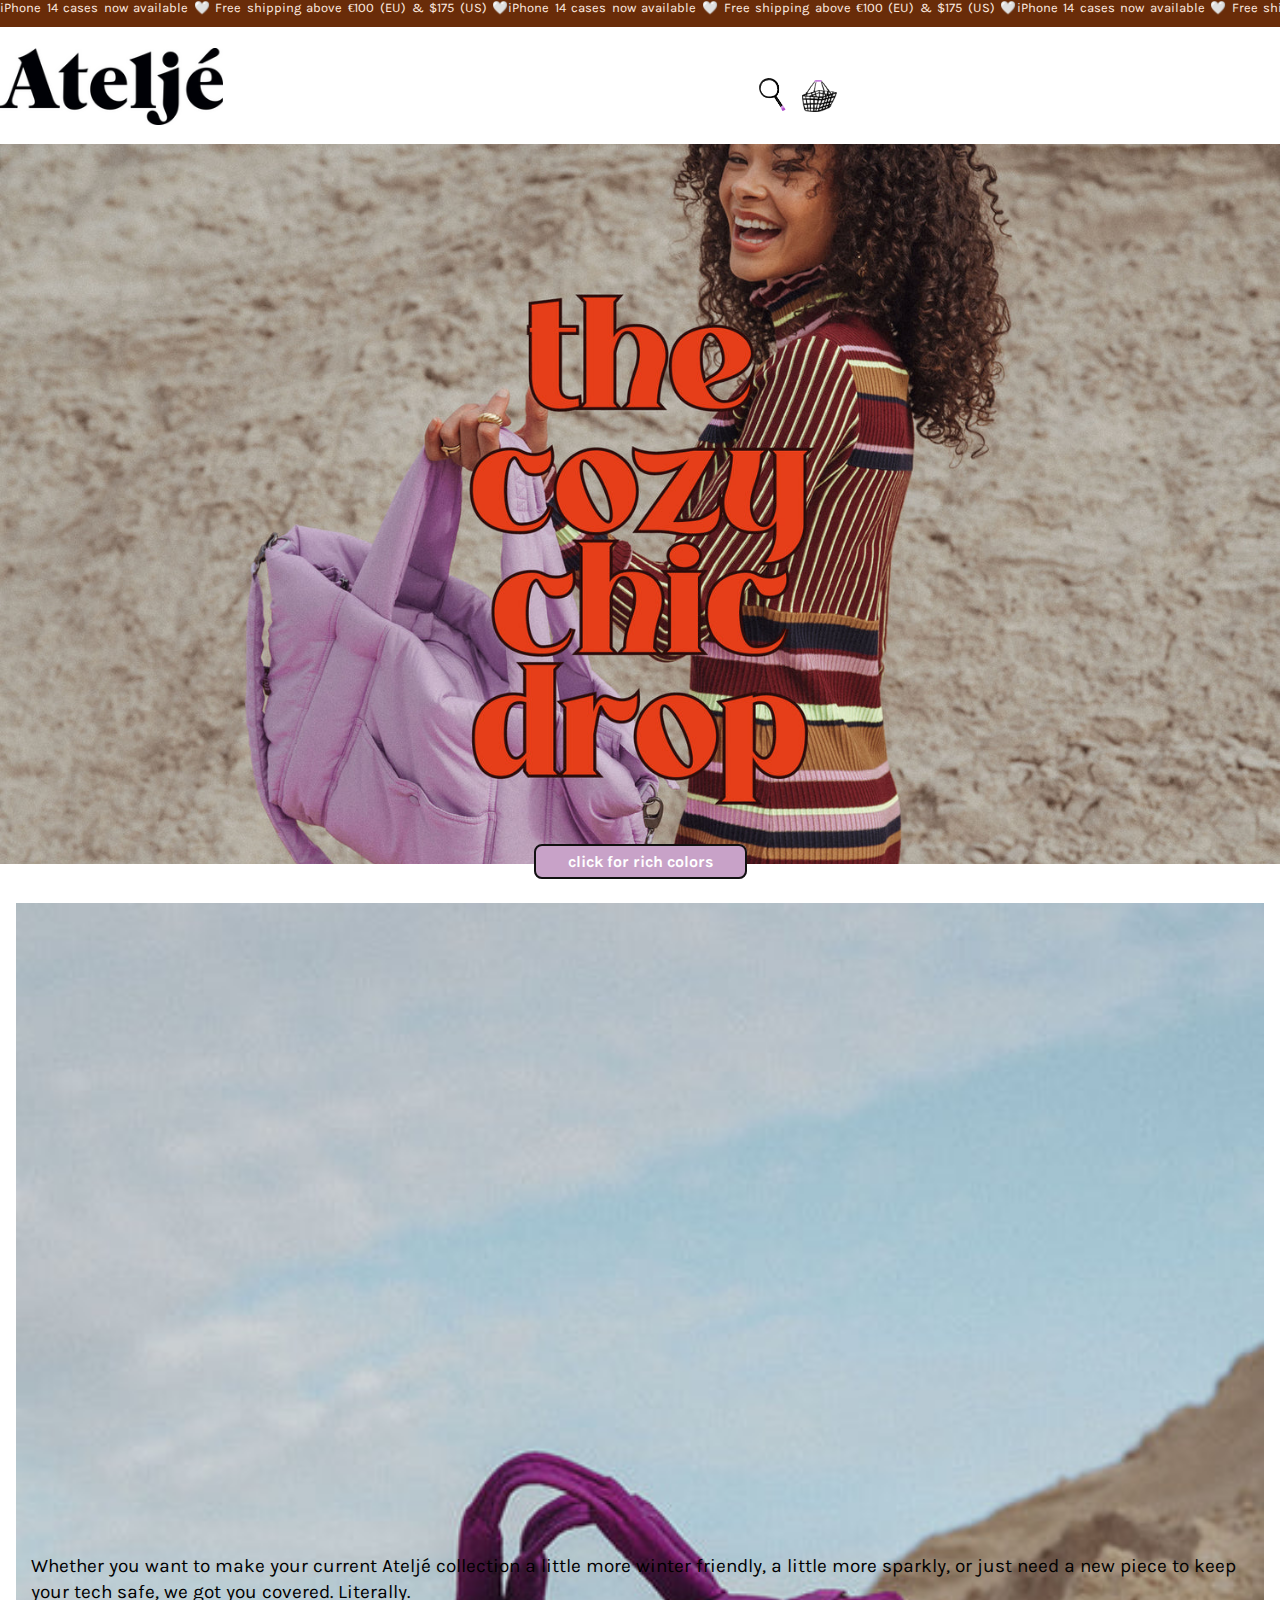
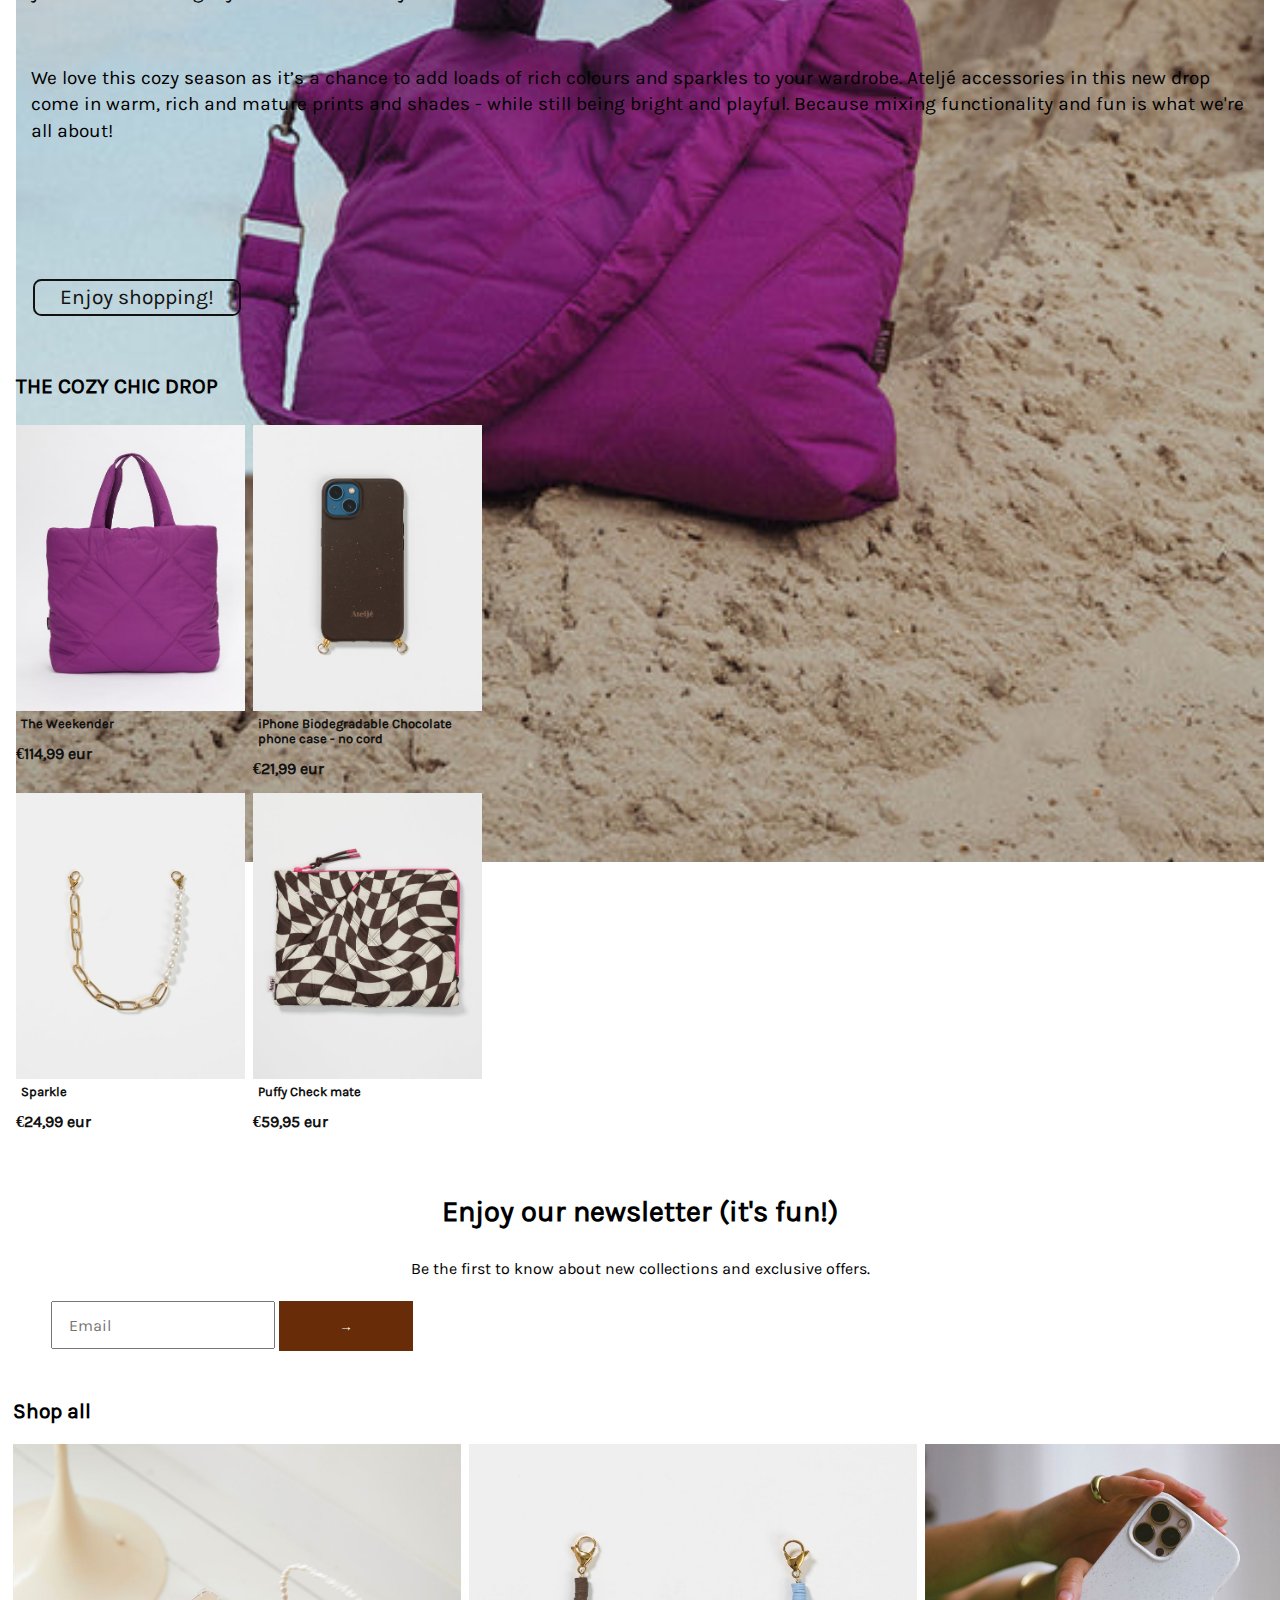
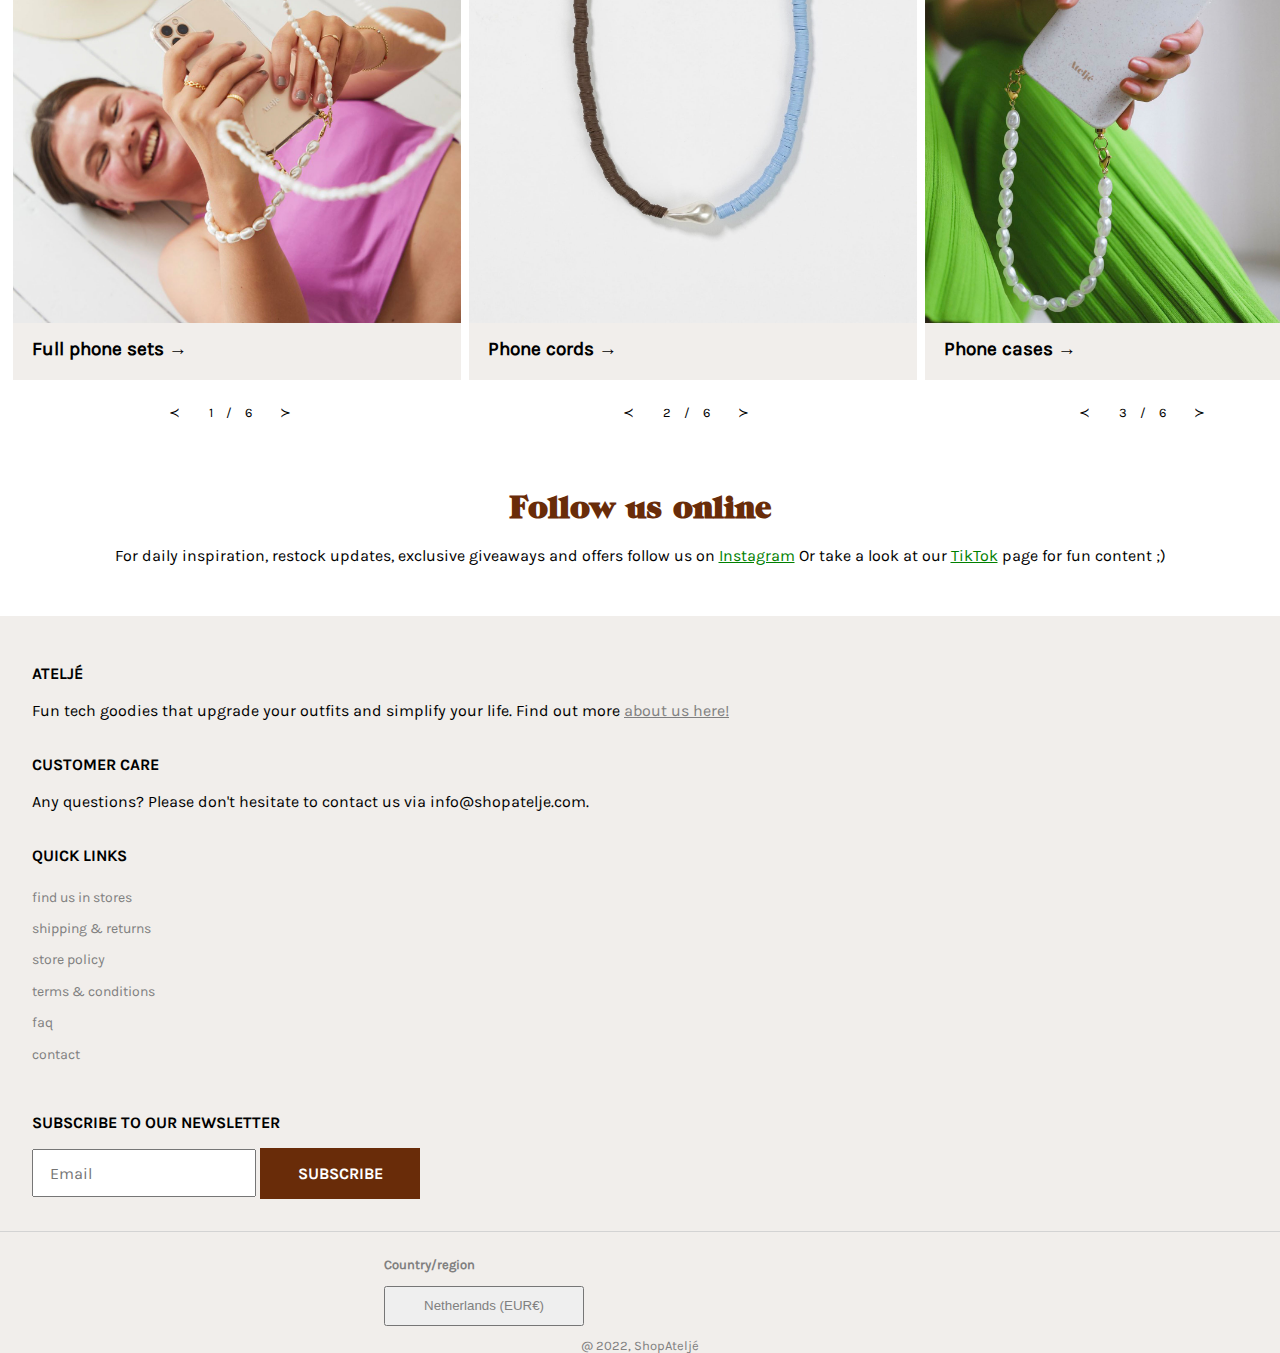
==== index.html @ 4e69612b "footer deel" ====
<!doctype html>
<html lang="nl">
	
<head>
	<meta charset="UTF-8">
	<meta name="author" content="jouw naam">
	<meta name="viewport" content="width=device-width, initial-scale=1"> 
	<!-- maakt het bestand de eigen maat van je device, 
		deze drie zinnen is de basis die zetje er altijd bij -->
	
	<title>Howdy FED2223</title>
	
	<link href="styles/style.css" rel="stylesheet">
	<link rel="icon" type="image/svg+xml" href="images/atelje-logo.png">
</head>

<body>
<header>
	<ul>
		<li>
			<p>iPhone 14 cases now available 🤍 Free shipping above €100 (EU) & $175 (US) 🤍</p>
		</li>
		<li>
			<p>iPhone 14 cases now available 🤍 Free shipping above €100 (EU) & $175 (US) 🤍</p>
		</li>
		<li>
			<p>iPhone 14 cases now available 🤍 Free shipping above €100 (EU) & $175 (US) 🤍</p>
		</li>
	</ul>
	
	<a><img src="images/atelje-logo.png" alt="logo"></a>
	
	<button>
		<img src="images/hamburger1.png" alt="Hamburger menu">
	</button>
	<nav>
		<ul>
			<li><a href="">shop</a></li>
			<li><a href="">about</a></li>
			<li><a href="">contact</a></li>
			<li><a href="">gift shop</a></li>
		</ul>
	</nav>

	<!-- Jeffrey zei dat ik in dit geval wel een divje moest gebruiken -->
	<div> 
		<button><img src="images/search-icon.png" alt="search"></button>
		<a><img src="images/cart-icon.png" alt="shoppingcart"></a>
	</div>	
</header>

<main>
	<h1>Welcome to Shopatelje</h1>
	<!-- section 1 -->
	<section>
		<h2>The cozy chic shop</h2>
		<img src="images/banner.jpg" alt="banner the cozy chic drop">
		<a href="#">click for rich colors</a>
	</section>

	
	<!-- section 2 -->
	<section>
		<h2>Just in</h2>
		<img src="images/pink-bag1.jpg" alt="pink bag that just arrived">
		<p>Whether you want to make your current Ateljé collection 
			a little more winter friendly, a little more sparkly, 
			or just need a new piece to keep your tech safe, 
			we got you covered. Literally.</p>
		<p>We love this cozy season as it’s a chance to add loads of 
			rich colours and sparkles to your wardrobe. 
			Ateljé accessories in this new drop come in warm, 
			rich and mature prints and shades - while still being 
			bright and playful. Because mixing functionality and fun 
			is what we're all about!</p>
		<a href="#">Enjoy shopping!</a>
	</section>
		
	<!-- section 3 -->
	<section>
		<h2>The cozy chic drop</h2>
		<ul>
			<li>
				<a href="#">
					<h3>€114,99 eur</h3>
					<h4>The Weekender</h4>
					<img src="images/the-weekender.jpg" alt="Pink puffy bag">
				</a>
			</li>
			<li>
				<a href="#">
					<h3>€21,99 eur</h3>
					<h4>iPhone Biodegradable Chocolate phone case - no cord</h4>
					<img src="images/chocolate-phone-case.jpg" alt="Biodegradable chocolat iPhone case">
				</a>
			</li>
			<li>
				<a href="#">
					<h3>€24,99 eur</h3>
					<h4>Sparkle</h4>
					<img src="images/sparkle-ketting.jpg" alt="Sparkle cord">
				</a>
			</li>
			<li>
				<a href="#">
					<h3>€59,95 eur</h3>
					<h4>Puffy Check mate</h4>
					<img src="images/puffy-check-mate.jpg" alt="Puffy check mate bag">
				</a>
			</li>
		</ul>
	</section>
	
	<!-- section 4 -->
	<section>
		<h2>Enjoy our newsletter (it's fun!)</h2>
		<p>Be the first to know about new collections and exclusive offers.</p>
		<input type="text" placeholder="Email">
		<button>&#8594;</button>
	</section>

	<!-- section 5 -->
	<section>
		<h2>Shop all</h2>
		<ul>
			<li>
				<h3>Full phone sets &#8594;</h3>
				<img src="./images/carousel1.jpg" alt="Full phone sets">
				<p>&#8826 1/6 &#x227B</p>
			</li>
			<li>
				<h3>Phone cords &#8594;</h3>
				<img src="./images/carousel2.jpg" alt="Phone cords">
				<p>&#8826 2/6 &#x227B</p>
			</li>
			<li>
				<h3>Phone cases &#8594;</h3>
				<img src="./images/carousel3.jpg" alt="Phone cases">
				<p>&#8826 3/6 &#x227B</p>
			</li>
			<li>
				<h3>Bags &#8594;</h3>
				<img src="./images/carousel4.jpg" alt="Bags">
				<p>&#8826 4/6 &#x227B</p>
			</li>
			<li>
				<h3>Accesories &#8594;</h3>
				<img src="./images/carousel5.jpg" alt="Accesories">
				<p>&#8826 5/6 &#x227B</p>
			</li>
			<li>
				<h3>Laptop sleeves &#8594;</h3>
				<img src="./images/carousel6.jpg" alt="Laptop sleeves">
				<p>&#8826 6/6 &#x227B</p>
			</li>
		</ul>
	</section>

	<!-- section 6 -->
	<section>
		<h2>Follow us online</h2>
		<p>For daily inspiration, restock updates, exclusive giveaways and offers follow us on 
			<a href="https://www.instagram.com/shopatelje/" title="Instagram">Instagram</a>
			Or take a look at our
			<a href="https://vm.tiktok.com/ZML9BLQ5A/" title="TikTok">TikTok</a>
			 page for fun content ;)</p>
	</section>

	<script defer src="scripts/script.js"></script>
</main>

<footer>
	<section>
		<ul>
			<li>
				<h2>Ateljé</h2>
				<p>Fun tech goodies that upgrade your outfits and simplify your life. 
					Find out more <a href="#">about us here!</a></p>
			</li>
			<li>
				<h3>Customer care</h3>
				<p>Any questions? Please don't hesitate 
					to contact us via info@shopatelje.com.</p>
			</li>
			<li>
				<h3>Quick links</h3>
				<a href="#">find us in stores</a>
				<a href="#">shipping & returns</a>
				<a href="#">store policy</a>
				<a href="#">terms & conditions</a>
				<a href="#">faq</a>
				<a href="#">contact</a>
			</li>
			<li>
				<img src="" alt="">
				<img src="" alt="">
				<h3>Subscribe to our newsletter</h3>
				<input type="text" placeholder="Email">
				<button>Subscribe</button>
			</li>
		</ul>
	</section>

	<section>
		<h2>Country/region</h2>
		<button>Netherlands (EUR€)</button>
		<p>@ 2022, ShopAteljé</p>
	</section>
</footer>

</body>
	
</html>
---- styles/style.css ----
/**************/
/* CSS REMEDY */
/**************/
*,
*::after,
*::before {
	box-sizing: border-box;
	padding: 0;
	margin: 0;
	list-style: none;
}

img {
	width: 100%;
}

button,
summary {
	cursor: pointer;
}

/*********************/
/* CUSTOM PROPERTIES */
/*********************/
:root {
	--color-text: #111;
	--color-background: white;
	--header-color:#692c09;
	--color-lilac: #C8A2C8;
	--nav-border: lightgray;
	--header-text:#ffece1;
	--footer-color:#f1eeeb;
	--links:green;
	--footer-text:grey;
}

@font-face {
	font-family: "Karla-Regular";
	src: url(/fonts/Karla-Regular.ttf);
}

@font-face {
	font-family: "Karla-Bold";
	src: url(/fonts/Karla-Bold.ttf);
}

@font-face {
	font-family: "GrouchBT";
	src: url(/fonts/GrouchBT.ttf);
}

/****************/
/* JOUW STYLING */
/****************/
body {
	overflow-x: hidden;
	margin: 0;
}

header {
	display: grid;
	grid-template-columns: 1fr 1fr 1fr;
	grid-template-rows: 3em 6em;
	overflow:hidden;
}

/* bruine moving tekst vanaf hier */
@keyframes movingText {
	0% {
		transform: translateX(100%);
	}
	50% {
		transform: translateX(-40%);
	}
	100% {
		transform: translateX(-100%);
	}
}

header > ul {
	display: flex;
	grid-column-start: 1;
	grid-column-end: -1;
}

header ul li {
	background-color: var(--header-color);
	height:1.7em;
}

header ul li p {
	width: 100%;
	margin: 0;
	color: var(--header-text);
	font-size: .8em;
	animation: movingText 8s;
	animation-iteration-count: infinite;
	word-spacing: .2em;
	white-space: nowrap;
	font-family: Karla-Regular;
}

/* Header logo, zoekbalk en winkelmandje */
header > a img {
	height: 80%;
	width: auto;
	/* object-fit: contain; */
}


header button {
	background-color: var(--color-background);
	border: none;
	width: 2em;
	margin-left: .3em;
}

header > button img {
	width: 1em;
}

header div {
	display: flex;
	justify-content: end;
	gap: 1em;
	margin-right: 1em;
}

header div a {
	display: flex;
	align-items: center;
}

header > div a img {
	height: 2em;
}

@media (min-width:45em) {
	header > button {
		display: none;
	}
	nav {
		position:static;
		transform:none;
	}

	nav ul {
		display: flex;
	}
}
/* Hamburger menu */
header > button {
	background-color: var(--color-background);
	width: 2em;
	border: none;
	font-size: 1.5em;
	grid-row-start: 2;
	grid-column-start: 1;
}

header nav {
	height: 100%;
	width: 88%;
	position: absolute; 
	top: 9em;
	left: 0;
	/* bottom: 0; */
	right: 2em;
	background-color: var(--color-background);
	z-index: 1000;
	transform: translateX(-100%);
	transition: .5s;
	border-top: .1em solid var(--nav-border);
}

.menuOpen img {
	content:url("/images/hamburger2.png");
  }

header nav.open {
	transform: translateX(0%);
}

header nav li {
	background-color: var(--color-background);
	margin-left: 3em;
	margin-bottom: 1em;
	margin-top: 1em;
}

header nav ul {
	margin-top: 4em;
}

header nav li a {
	color:var(--color-text);
	font-size: 1em;
	text-decoration: none;
	text-transform: uppercase;
	font-family: Karla-Bold;

}

/* main */
h1 {
	visibility: hidden;
	margin:none;
	position: absolute;
	top:0;
	left:-999999999em;
	transform: scale(0.01);
}

/* section 1 */
main section:nth-of-type(1) {
	text-align: center;
}

main section:nth-of-type(1) h2 {
	visibility: hidden;
	margin: none;
	position: absolute;
}

main section:nth-of-type(1) img {
	width: 100%;
	height: 33.75em;
	object-fit: cover;
	object-position:  50% 10%;
}

@media (min-width: 64em) {
	main section:nth-of-type(1) img {
		height: 45em;
	}
  }

main section:nth-of-type(1) a {
	position: relative;
	bottom: 1em;
	background-color: var(--color-lilac);
	color: var(--color-background);
	border: 0.15em solid var(--color-text);
	border-radius: .5em;
	padding: 0.4em;
	padding-left: 2em;
	padding-right: 2em;
	text-decoration: none;
	font-family: Karla-Bold;
}

/* section 2 */
main section:nth-of-type(2){
	background-color:var(--footer-color);
	margin-left:1em;
	margin-right:1em;
	margin-top: 1em;
	display: grid;
	grid-template-rows: 37em 3em 7em 14em 4em;
}

main section:nth-of-type(2) img {
	grid-row-start: 1;
}

main section:nth-of-type(2) h2 {
	grid-row-start: 2;
	margin-left:.5em;
	text-transform: uppercase;
	font-family: GrouchBT;
	font-size: 2em;
}

main section:nth-of-type(2) p {
	font-size: 1.3em;
	margin: .5em;
	margin-left:.8em;
	font-family: Karla-Regular;
	font-size: 1.2em;
	line-height: 1.4em;
}

main section:nth-of-type(2) p:nth-of-type(1) {
	grid-row-start: 3;
}

main section:nth-of-type(2) p:nth-of-type(2) {
	grid-row-start: 4;
}

main section:nth-of-type(2) a {
	grid-row-start: 5;
	font-size: 1.3em;
    color:var(--color-text);
	border: .1em solid var(--color-text);
	border-radius: .4em;
	width: 10em;
	height: 1.8em;
	margin-left:.8em;
	text-align: center;
	text-decoration: none;
	padding-top:.2em;
	font-family: Karla-Regular;

}

main section:nth-of-type(2) a:hover {
	background-color: var(--color-background);
}

/* section 3 */
 section:nth-of-type(3){
	margin-left: 1em;
	margin-right: 1em;
	margin-top: 1em;
 }

 section:nth-of-type(3) h2 {
	grid-row-start: 1;
	grid-column-start: 1;
	margin-bottom: 1.3em;
	margin-top: 1.5em;
	font-size: 1.3em;
	font-family: Karla-Regular;
	text-transform: uppercase;

 }
 
 section:nth-of-type(3) ul {
	 display: grid;
	 grid-auto-rows: 20em;
	 grid-template-columns: 14.3em 14.3em;
	 gap: .5em;
	 grid-row-gap:3em;
 }

 section:nth-of-type(3) ul a {
	 display: flex;
	 flex-direction: column;
	 text-decoration: none;
	 color:var(--color-text);	 
 }

 section:nth-of-type(3) ul a img {
	 order:-100;
 }

 section:nth-of-type(3) ul a h3 {
	 font-size: 1em;
	 font-family: Karla-Regular;
 }

 section:nth-of-type(3) ul a h4 {
	font-size: .8em;
	order:-80;
	margin: .4em;
	font-family: Karla-Regular;
	margin-bottom: 1em;

 }

 section:nth-of-type(3) ul a h4:hover {
	 text-decoration: underline var(--color-text);
 }

 /* Section 4 */
 section:nth-of-type(4){
	margin-left: 1em;
	margin-right: 1em;
	margin-top: 5em;
}

section:nth-of-type(4) h2 {
	font-size: 1.8em;
	font-family: Karla-Regular;
	padding-left: 1.5em;
	padding-right: 1.5em;
	text-align: center;
	line-height: 1.3em;
	margin-bottom: 1em;

}

section:nth-of-type(4) p {
	padding-left: 1.5em;
	padding-right: 1.5em;
	margin-bottom: 1.3em;
	text-align: center;
	font-size: 1em;
	font-family: Karla-Regular;
	line-height: 1.3em;
}

section:nth-of-type(4) input {
	width: 14em;
    height: 3em;
	margin-left: 2.2em;
	padding-left: 1em;
	font-family: Karla-Regular;
	font-size: 1em;
}

section:nth-of-type(4) button {
	width: 10em;
    height: 3.7em;
	background-color: var(--header-color) ;
	color: var(--color-background);
	border:none;
}

section:nth-of-type(4) button:hover {
	opacity: 0.7;
}

/* Carousel */
section:nth-of-type(5) {
	margin-left: .8em;
	margin-top: 3em;

}
section:nth-of-type(5) h2 {
	margin-bottom: 1em;
	font-family: Karla-Regular;
	font-size: 1.3em;
}

section:nth-of-type(5) ul {
	display: flex;
	overflow-x: scroll;
	scroll-snap-type: inline mandatory;
	scroll-behavior: smooth;
}

section:nth-of-type(5) > ul::-webkit-scrollbar {
	display: none;
}

section:nth-of-type(5) img {
	width: 28em;
	height: auto;
	order:-100;
}

section:nth-of-type(5) li {
	scroll-snap-align:center;
	margin-right: .5em;
	display: flex;
    flex-direction: column;
}

section:nth-of-type(5) li h3 {
	background-color:var(--footer-color);
	z-index: 1000;
	width: 100%;
	height: 3em;
	font-family: Karla-Regular;
	padding-left: 1em;
	padding-top: .8em;
}

section:nth-of-type(5) li p {
	margin-top: 2em;
	text-align: center;
	font-family: Karla-Regular;
	font-size: .8em;
	letter-spacing: 1em;
}


section:nth-of-type(6) {
	margin: 4em 1em 1em 1em;
}

section:nth-of-type(6) h2 {
	font-family: GrouchBT;
	color: var(--header-color);
	text-align: center;
	font-size:2em;
	margin-bottom: .5em;
}

section:nth-of-type(6) p {
	font-family: Karla-Regular;
	text-align: center;
	line-height: 1.4em;
}

section:nth-of-type(6) a {
	color: var(--links);
}


footer{
	background-color:var(--footer-color);
}

footer section:nth-of-type(1) {
	margin-top: 3em;
	padding: 3em 2em 0em 2em;
	border-bottom: var(--nav-border) solid .1em;
}

footer section:nth-of-type(1) ul li {
	margin-bottom: 2em;
}

footer section:nth-of-type(1) ul li h2 {
	font-family: Karla-Bold;
	text-transform: uppercase;
	font-size: 1em;
	margin-bottom: 1em;
}

footer section:nth-of-type(1) ul li h3 {
	font-family: Karla-Bold;
	text-transform: uppercase;
	font-size: 1em;
	margin-bottom: 1em;
}

footer section:nth-of-type(1) ul li p {
	font-family: Karla-Regular;
	font-size: 1em;
	line-height: 1.5em;
}

footer section:nth-of-type(1) ul li a {
	color: var(--footer-text);
	font-family: Karla-Regular;
}

footer section:nth-of-type(1) ul li:nth-of-type(3) h3{
	margin-bottom: 1.5em;
}

footer section:nth-of-type(1) ul li:nth-of-type(3) a {
	display: flex;
	flex-direction: row;
	text-decoration: none;
	margin-bottom: 1em;
	font-size: .9em;
}

footer section:nth-of-type(1) input {
	width: 14em;
    height: 3em;
	padding-left: 1em;
	font-family: Karla-Regular;
	font-size: 1em;
}

footer section:nth-of-type(1) button {
	width: 10em;
    height: 3.2em;
	background-color: var(--header-color) ;
	color: var(--color-background);
	border:none;
	text-transform: uppercase;
	font-family: Karla-Bold;
	font-size: 1em;
}

footer section:nth-of-type(1) button:hover {
	opacity: 0.7;
}



footer section:nth-of-type(2) h2{
	margin-top: 2em;
	color: var(--footer-text);
	margin-left: 30%;
	font-size: .8em;
	font-family: Karla-Regular;
}

footer section:nth-of-type(2) button {
	width: 15em;
	height: 3em;
	display: flex;
	justify-content: center;
	align-items: center;
	color:var(--footer-text);
	margin-left: 30%;
	margin-top: 1em;
}

footer section:nth-of-type(2) p {
	color: var(--footer-text);
	margin-top: 1em;
	text-align: center;
	font-size: .8em;
	font-family: Karla-Regular;
}
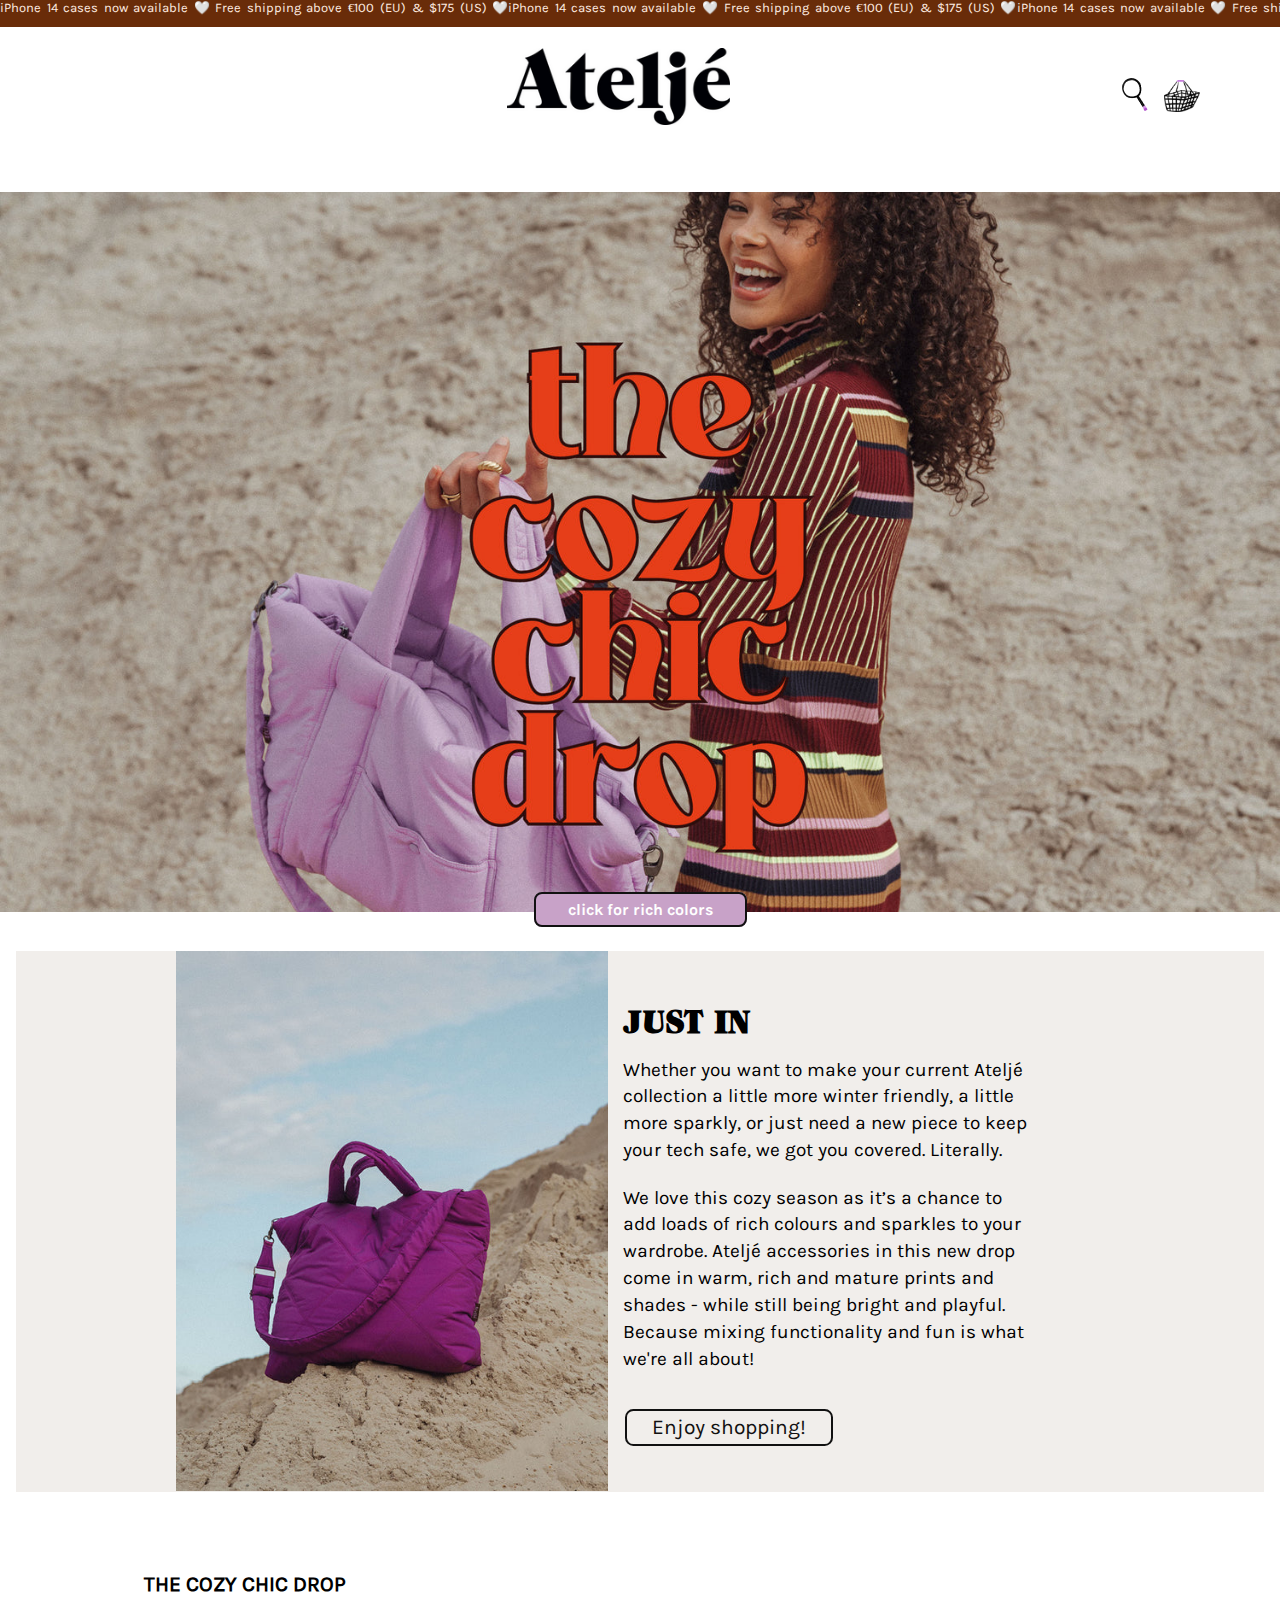
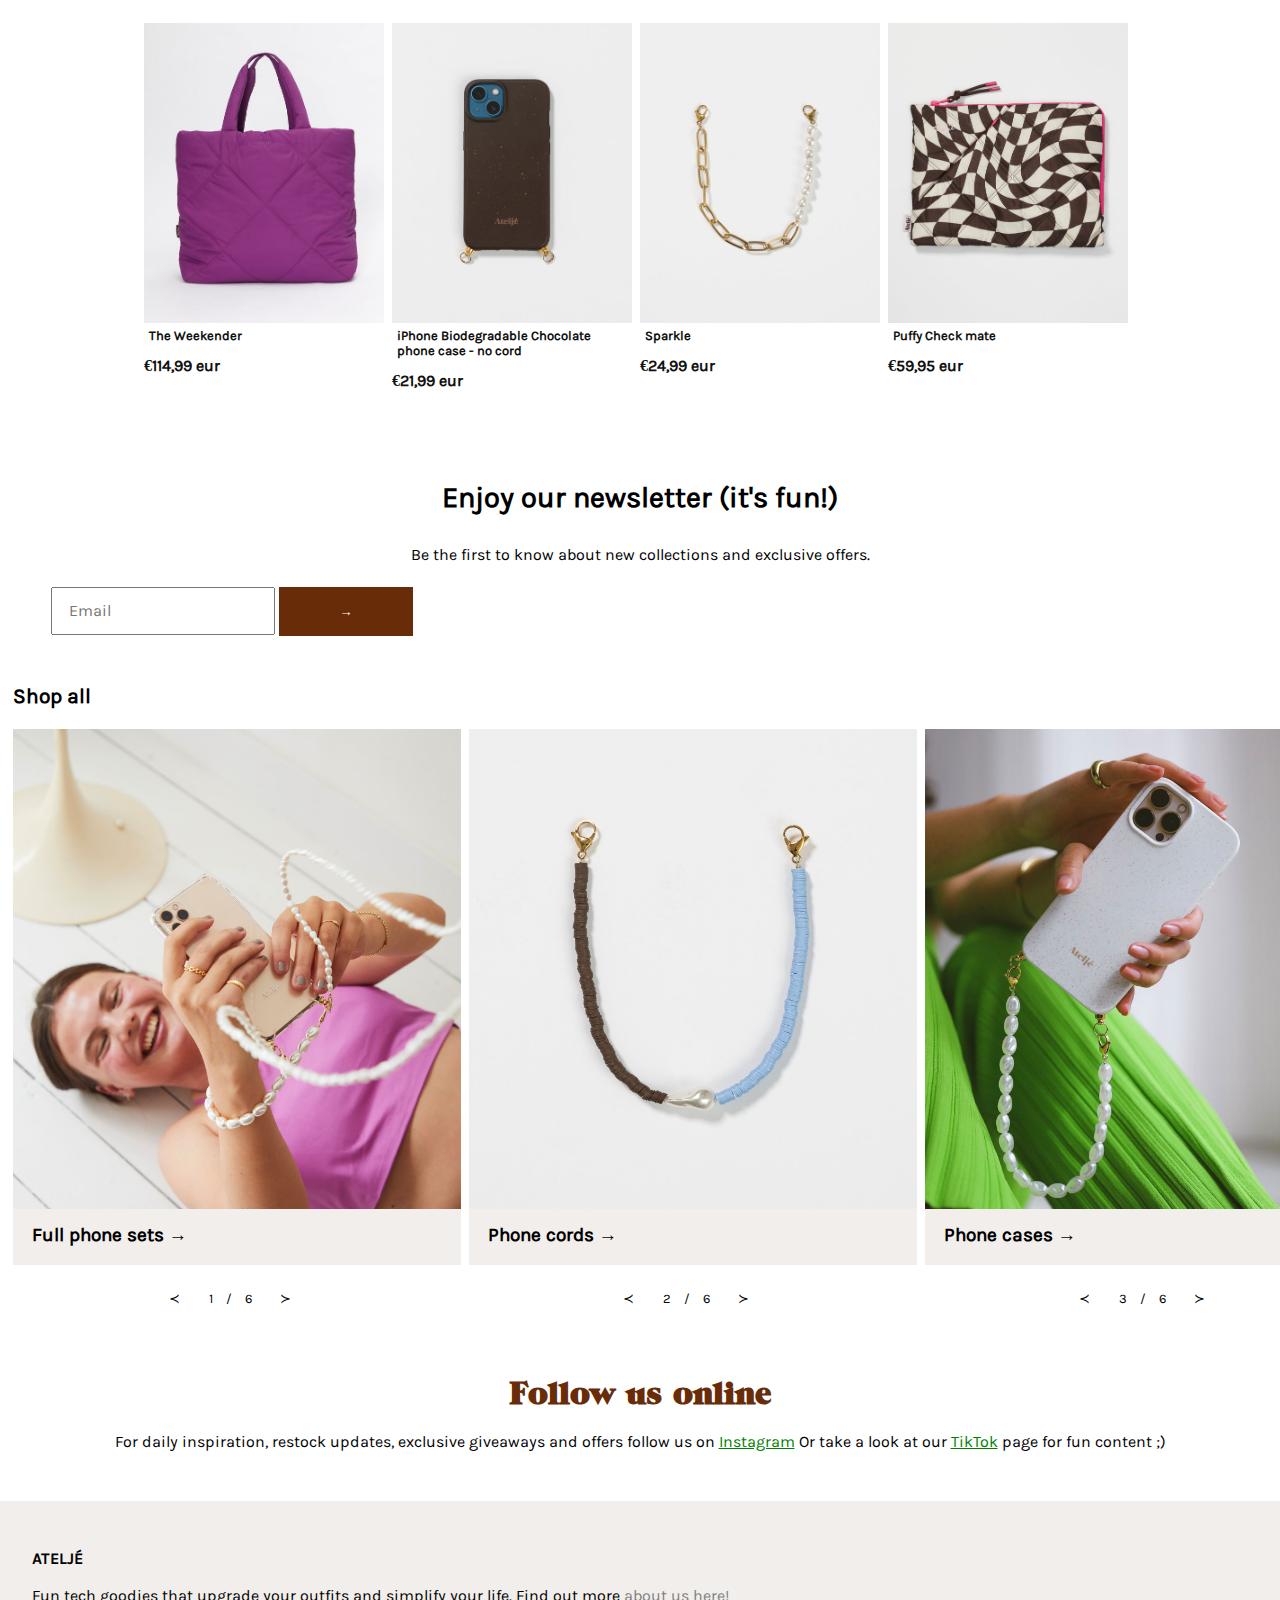
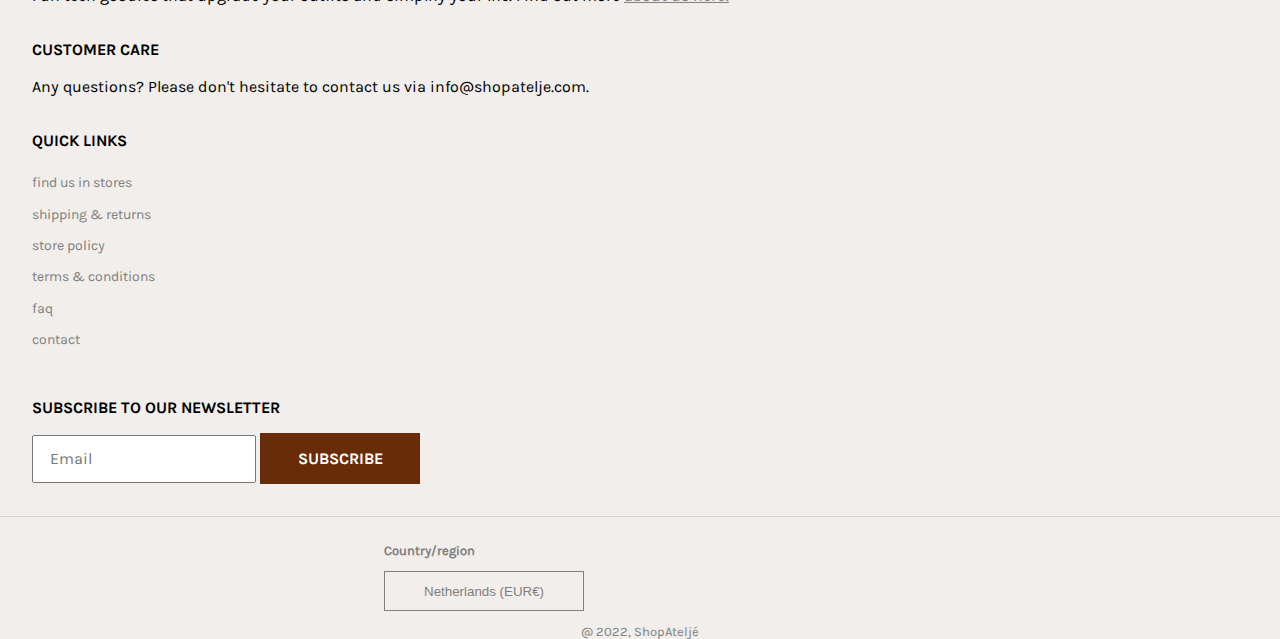
==== commit aea760f6: "responsiveness dramaaa" ====
--- a/index.html
+++ b/index.html
@@ -15,6 +15,7 @@
 </head>
 
 <body>
+
 <header>
 	<ul>
 		<li>
@@ -33,7 +34,15 @@
 	<button>
 		<img src="images/hamburger1.png" alt="Hamburger menu">
 	</button>
+
 	<nav>
+		<ul>
+			<li><a href="">shop</a></li>
+			<li><a href="">about</a></li>
+			<li><a href="">contact</a></li>
+			<li><a href="">gift shop</a></li>
+		</ul>
+
 		<ul>
 			<li><a href="">shop</a></li>
 			<li><a href="">about</a></li>
--- a/styles/style.css
+++ b/styles/style.css
@@ -49,6 +49,21 @@
 	src: url(/fonts/GrouchBT.ttf);
 }
 
+/* Keyframes */
+/* bruine moving tekst vanaf hier */
+@keyframes movingText {
+	0% {
+		transform: translateX(100%);
+	}
+	50% {
+		transform: translateX(-40%);
+	}
+	100% {
+		transform: translateX(-100%);
+	}
+}
+
+
 /****************/
 /* JOUW STYLING */
 /****************/
@@ -62,19 +77,6 @@
 	grid-template-columns: 1fr 1fr 1fr;
 	grid-template-rows: 3em 6em;
 	overflow:hidden;
-}
-
-/* bruine moving tekst vanaf hier */
-@keyframes movingText {
-	0% {
-		transform: translateX(100%);
-	}
-	50% {
-		transform: translateX(-40%);
-	}
-	100% {
-		transform: translateX(-100%);
-	}
 }
 
 header > ul {
@@ -107,7 +109,6 @@
 	/* object-fit: contain; */
 }
 
-
 header button {
 	background-color: var(--color-background);
 	border: none;
@@ -135,19 +136,6 @@
 	height: 2em;
 }
 
-@media (min-width:45em) {
-	header > button {
-		display: none;
-	}
-	nav {
-		position:static;
-		transform:none;
-	}
-
-	nav ul {
-		display: flex;
-	}
-}
 /* Hamburger menu */
 header > button {
 	background-color: var(--color-background);
@@ -181,15 +169,19 @@
 	transform: translateX(0%);
 }
 
-header nav li {
+header nav ul:nth-of-type(1) li {
 	background-color: var(--color-background);
 	margin-left: 3em;
 	margin-bottom: 1em;
 	margin-top: 1em;
 }
 
-header nav ul {
+header nav ul:nth-of-type(1) {
 	margin-top: 4em;
+}
+
+header nav ul:nth-of-type(2){
+	display: none;
 }
 
 header nav li a {
@@ -228,12 +220,6 @@
 	object-fit: cover;
 	object-position:  50% 10%;
 }
-
-@media (min-width: 64em) {
-	main section:nth-of-type(1) img {
-		height: 45em;
-	}
-  }
 
 main section:nth-of-type(1) a {
 	position: relative;
@@ -310,9 +296,7 @@
 
 /* section 3 */
  section:nth-of-type(3){
-	margin-left: 1em;
-	margin-right: 1em;
-	margin-top: 1em;
+	margin: 1em 1em 1em 1em;
  }
 
  section:nth-of-type(3) h2 {
@@ -328,10 +312,11 @@
  
  section:nth-of-type(3) ul {
 	 display: grid;
-	 grid-auto-rows: 20em;
-	 grid-template-columns: 14.3em 14.3em;
-	 gap: .5em;
-	 grid-row-gap:3em;
+	 grid-auto-rows: 40vw;
+	 /* dit zorgt voor problemen */
+	 grid-template-columns: 45vw 45vw;
+	 gap: 1vw;
+	 grid-row-gap:30vw;
  }
 
  section:nth-of-type(3) ul a {
@@ -348,6 +333,7 @@
  section:nth-of-type(3) ul a h3 {
 	 font-size: 1em;
 	 font-family: Karla-Regular;
+	 margin-bottom: 2em;
  }
 
  section:nth-of-type(3) ul a h4 {
@@ -356,7 +342,6 @@
 	margin: .4em;
 	font-family: Karla-Regular;
 	margin-bottom: 1em;
-
  }
 
  section:nth-of-type(3) ul a h4:hover {
@@ -367,7 +352,7 @@
  section:nth-of-type(4){
 	margin-left: 1em;
 	margin-right: 1em;
-	margin-top: 5em;
+	margin-top: 10em;
 }
 
 section:nth-of-type(4) h2 {
@@ -378,6 +363,7 @@
 	text-align: center;
 	line-height: 1.3em;
 	margin-bottom: 1em;
+
 
 }
 
@@ -424,6 +410,7 @@
 	font-size: 1.3em;
 }
 
+/* bron voor me carousel: https://codepen.io/shooft/pen/abmLRMg?editors=1100 */
 section:nth-of-type(5) ul {
 	display: flex;
 	overflow-x: scroll;
@@ -563,7 +550,6 @@
 footer section:nth-of-type(1) button:hover {
 	opacity: 0.7;
 }
-
 
 
 footer section:nth-of-type(2) h2{
@@ -583,6 +569,12 @@
 	color:var(--footer-text);
 	margin-left: 30%;
 	margin-top: 1em;
+	background: none;
+	border: .1em solid var(--footer-text);
+}
+
+footer section:nth-of-type(2) button:hover {
+	border: .2em solid var(--footer-text);
 }
 
 footer section:nth-of-type(2) p {
@@ -595,5 +587,111 @@
 
 
 
+
+/* mediaqueries */
+@media (min-width:50em) {
+
+	main section:nth-of-type(2){
+		grid-template-columns: 27em 27em;
+		grid-template-rows:6em 8em 12em 7.8em ;
+		margin-bottom: 5em;
+		padding-left: 10em;
+		/* die zijkanten wit lukt me niet, 
+		ze worden grijs en doen vervelend bij de letters*/
+	}
+
+	main section:nth-of-type(2) img {
+		grid-column-start: 1;
+		grid-row-start: 1;
+	}
+
+	main section:nth-of-type(2) h2 {
+		grid-column-start: 2;
+		grid-row-start: 1;
+		margin-top: 1.5em;
+	}
+
+	main section:nth-of-type(2) p {
+		grid-column-start: 2;
+	}
+
+	main section:nth-of-type(2) p:nth-of-type(1){ 
+		grid-row-start: 2;
+	}
+
+	main section:nth-of-type(2) p:nth-of-type(2){
+		grid-row-start: 3;
+	}
+
+	main section:nth-of-type(2) a {
+		grid-column-start: 2;
+		grid-row-start: 4;
+		margin-top: 2em;
+	}
+
+}
+
+@media (min-width:60em) {
+	header {
+		margin-bottom: 3em;
+	}
+
+	header > button {
+		display: none;
+	}
+
+	header > a {
+		grid-column-start: 2;
+		margin-left: 5em;
+	}
+
+	header > div {
+		grid-column-start: 3;
+		margin-right: 5em;
+	}
+
+	nav {
+		position:static;
+		transform:none;
+		background-color: none;
+	}
+
+	/* Lukt me nieeeeet, nav responsive maken van nav*/
+	/* nav ul {
+		display: flex;
+		position:absolute;
+		transform: translateX(100%);
+		text-align: center;
+		
+	} */
+
+	header nav ul:nth-of-type(2){
+		display: visible;
+		display: flex;
+		position:absolute;
+		transform: translateX(100%);
+		text-align: center;
+	}
+}
+
+@media (min-width: 64em) {
+	main section:nth-of-type(1) img {
+		height: 45em;
+	}
+
+	main section:nth-of-type(3) {
+		padding-left: 10%;
+		padding-right: 10%;
+		/* die img moeten groeien en die whitespace ernaast hetzelfde blijven */
+
+	}
+	main section:nth-of-type(3) ul {
+		grid-template-rows: 10em 8em;
+		grid-template-columns: 15em 15em 15em 15em;
+		gap: .5em;
+	}
+  }
+
+
  
  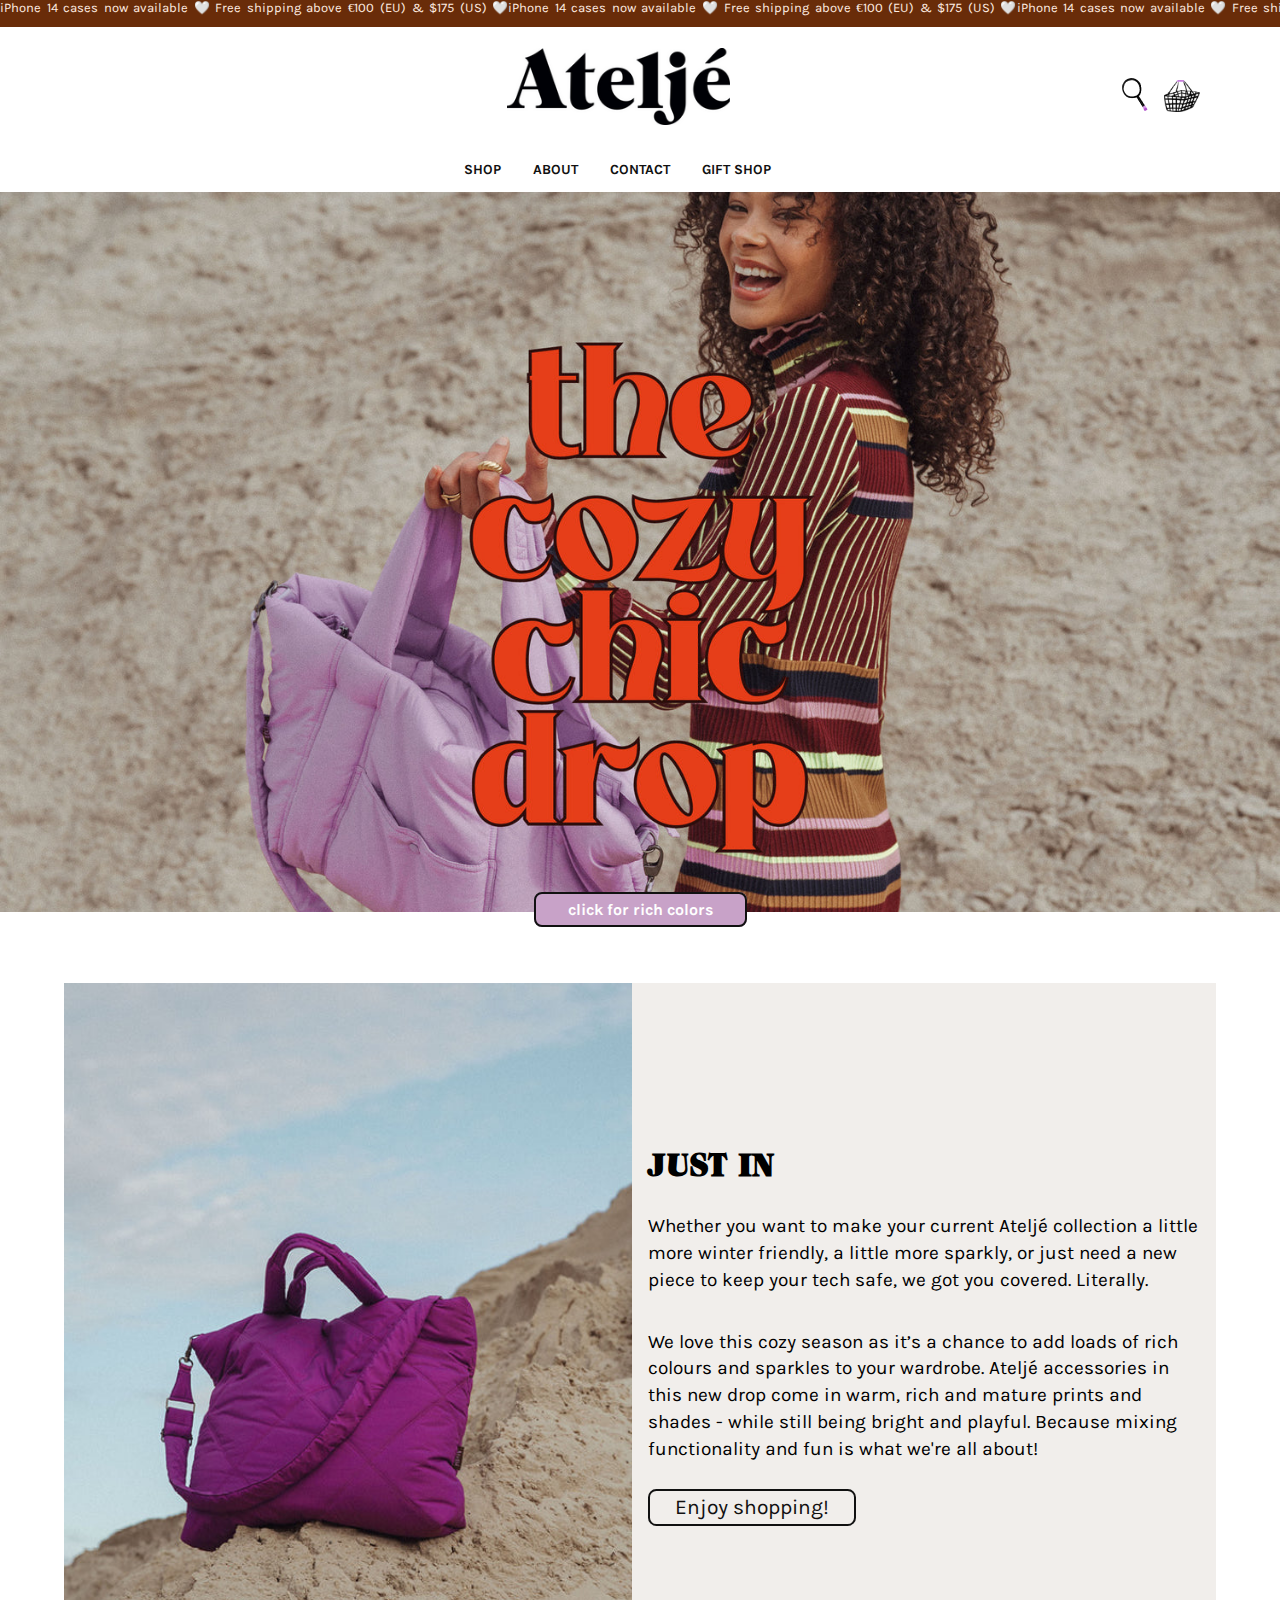
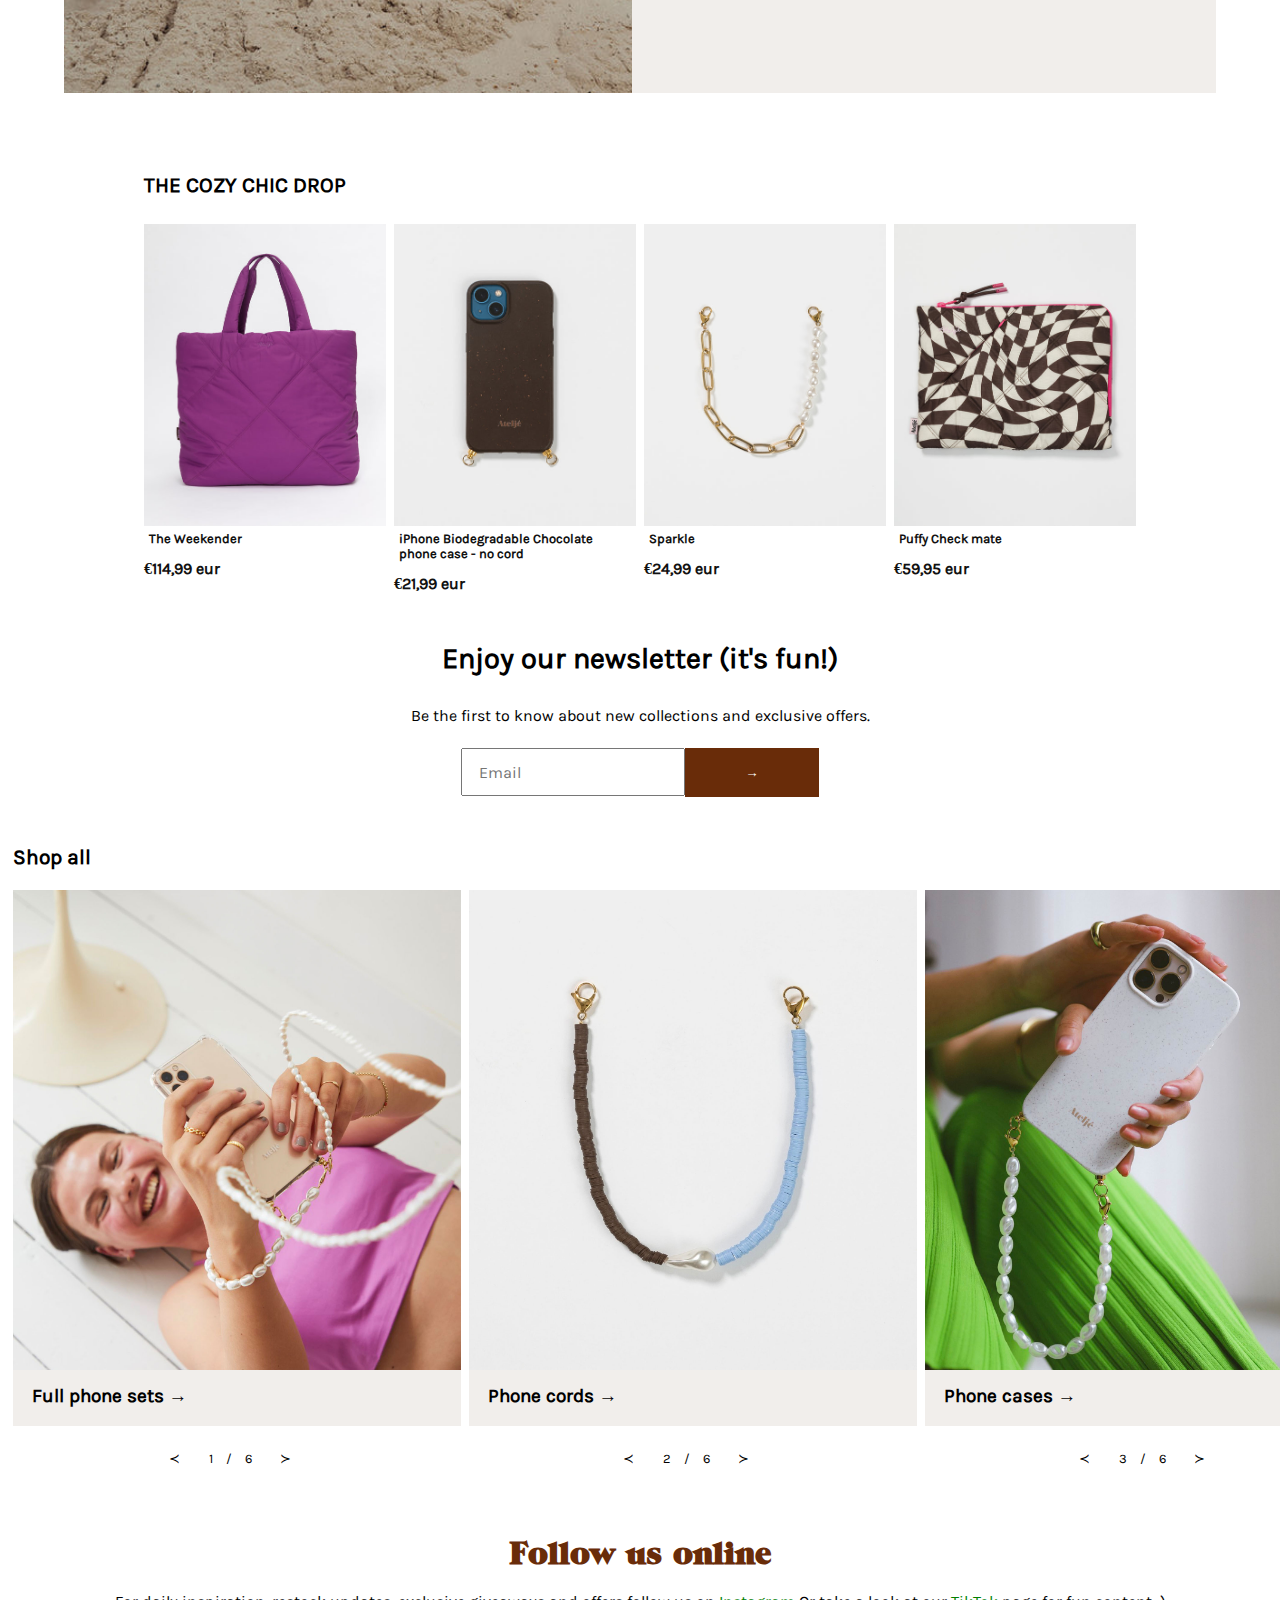
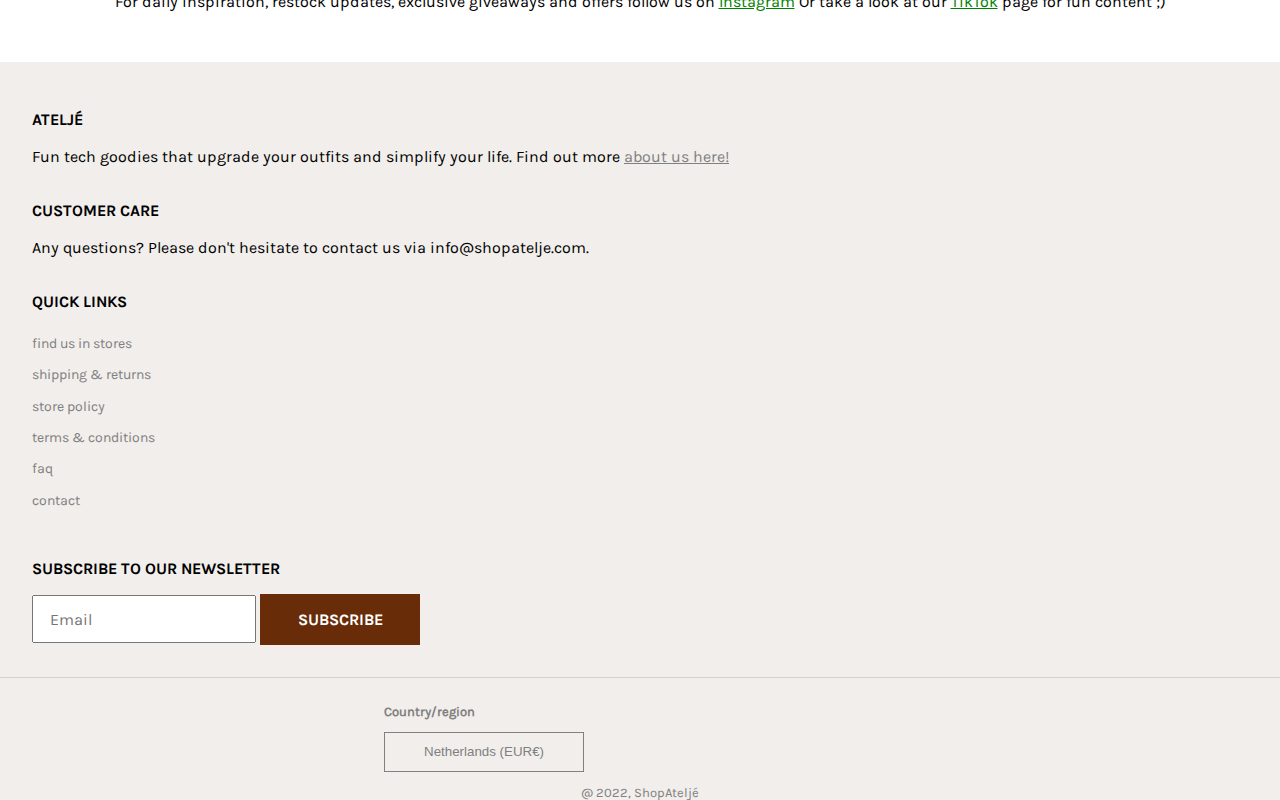
==== commit 1734b4e7: "ik ben blij" ====
--- a/index.html
+++ b/index.html
@@ -36,13 +36,6 @@
 	</button>
 
 	<nav>
-		<ul>
-			<li><a href="">shop</a></li>
-			<li><a href="">about</a></li>
-			<li><a href="">contact</a></li>
-			<li><a href="">gift shop</a></li>
-		</ul>
-
 		<ul>
 			<li><a href="">shop</a></li>
 			<li><a href="">about</a></li>
@@ -124,8 +117,12 @@
 	<section>
 		<h2>Enjoy our newsletter (it's fun!)</h2>
 		<p>Be the first to know about new collections and exclusive offers.</p>
-		<input type="text" placeholder="Email">
-		<button>&#8594;</button>
+
+		<!-- ik vond het divje hier noodzakelijk sorryy :p -->
+		<div>
+			<input type="text" placeholder="Email">
+			<button>&#8594;</button>
+		</div>
 	</section>
 
 	<!-- section 5 -->
@@ -178,7 +175,9 @@
 	<script defer src="scripts/script.js"></script>
 </main>
 
+<!-- footer -->
 <footer>
+	<!-- section1 -->
 	<section>
 		<ul>
 			<li>
@@ -209,7 +208,8 @@
 			</li>
 		</ul>
 	</section>
-
+	
+	<!-- section2 -->
 	<section>
 		<h2>Country/region</h2>
 		<button>Netherlands (EUR€)</button>
--- a/styles/style.css
+++ b/styles/style.css
@@ -147,13 +147,13 @@
 }
 
 header nav {
-	height: 100%;
+	/* height: 100%; */
 	width: 88%;
 	position: absolute; 
 	top: 9em;
 	left: 0;
-	/* bottom: 0; */
-	right: 2em;
+	bottom: 0;
+	/* right: 2em; */
 	background-color: var(--color-background);
 	z-index: 1000;
 	transform: translateX(-100%);
@@ -168,20 +168,19 @@
 header nav.open {
 	transform: translateX(0%);
 }
+header nav ul {
+	padding: 4em 0em 1em 3em;
+}
 
 header nav ul:nth-of-type(1) li {
 	background-color: var(--color-background);
-	margin-left: 3em;
 	margin-bottom: 1em;
-	margin-top: 1em;
+
+	
 }
 
 header nav ul:nth-of-type(1) {
-	margin-top: 4em;
-}
-
-header nav ul:nth-of-type(2){
-	display: none;
+	/* margin-top: 4em; */
 }
 
 header nav li a {
@@ -191,6 +190,57 @@
 	text-transform: uppercase;
 	font-family: Karla-Bold;
 
+}
+
+
+@media (min-width:60em) {
+	header > button {
+		display: none;
+	}
+
+	header > a {
+		grid-column-start: 2;
+		margin-left: 5em;
+	}
+
+	header > div {
+		grid-column-start: 3;
+		margin-right: 5em;
+	}
+
+	nav {
+		position:static;
+		transform:none;
+		background-color: none;
+	}
+
+	header nav {
+		position:static;
+		transform: translateX(0%);
+		grid-row-start: 3;
+		grid-column-start: 1;
+		grid-column-end: -1;
+		width: 100%;
+		text-align: center;
+		border: none;
+	}
+
+	header nav ul {
+		display: flex;
+		margin-left: 35vw;
+		align-items: center;
+		text-align: center;
+		padding: 0;
+	}
+
+	header nav ul li {
+		padding: 1em;
+	}
+
+	header nav ul li a {
+		font-size: .9em;
+
+	}
 }
 
 /* main */
@@ -242,7 +292,8 @@
 	margin-right:1em;
 	margin-top: 1em;
 	display: grid;
-	grid-template-rows: 37em 3em 7em 14em 4em;
+	/* Reminder: niet meer zoveel rows aanmaken hilal */
+	/* grid-template-rows: 37em 3em 7em 14em 4em; */
 }
 
 main section:nth-of-type(2) img {
@@ -251,7 +302,7 @@
 
 main section:nth-of-type(2) h2 {
 	grid-row-start: 2;
-	margin-left:.5em;
+	margin:1em 0 0 .5em;
 	text-transform: uppercase;
 	font-family: GrouchBT;
 	font-size: 2em;
@@ -259,39 +310,79 @@
 
 main section:nth-of-type(2) p {
 	font-size: 1.3em;
-	margin: .5em;
-	margin-left:.8em;
+	margin: .5em .8em 1em .8em;
 	font-family: Karla-Regular;
 	font-size: 1.2em;
 	line-height: 1.4em;
 }
 
-main section:nth-of-type(2) p:nth-of-type(1) {
-	grid-row-start: 3;
-}
-
-main section:nth-of-type(2) p:nth-of-type(2) {
-	grid-row-start: 4;
-}
-
 main section:nth-of-type(2) a {
-	grid-row-start: 5;
 	font-size: 1.3em;
     color:var(--color-text);
 	border: .1em solid var(--color-text);
 	border-radius: .4em;
 	width: 10em;
 	height: 1.8em;
-	margin-left:.8em;
+	margin: 0 0 1.2em .8em;
 	text-align: center;
 	text-decoration: none;
 	padding-top:.2em;
 	font-family: Karla-Regular;
-
 }
 
 main section:nth-of-type(2) a:hover {
 	background-color: var(--color-background);
+}
+
+@media (min-width:50em) {
+	main section:nth-of-type(2){
+		grid-template-columns: 1fr 1fr;
+		max-width: 90vw;
+		margin: 3em auto 5em auto;
+		gap:1em;
+		grid-template-rows: 1fr max-content max-content 1fr;
+	}
+
+	main section:nth-of-type(2) img {
+		grid-column-start: 1;
+		grid-row-start: 1;
+		grid-row-end: span 4;
+		height: 100%;
+		object-fit: cover;
+	}
+
+	main section:nth-of-type(2) h2 {
+		grid-column-start: 2;
+		grid-row-start: 1;
+		margin:0;
+		align-self: end;
+		padding-top: 2em;
+	}
+
+	main section:nth-of-type(2) p {
+		margin:0;
+		padding: .5em .5em .5em 0;
+	}
+
+
+	main section:nth-of-type(2) a {
+		grid-column-start: 2;
+		grid-row-start: 4;
+		margin:0;
+		padding-bottom: 2em;
+	}
+}
+
+
+
+@media (min-width:60em) {
+	main section:nth-of-type(2) h2 {
+		padding-top: 0;
+	}
+
+	main section:nth-of-type(2) a {
+		padding-bottom: 0;
+	}
 }
 
 /* section 3 */
@@ -312,11 +403,10 @@
  
  section:nth-of-type(3) ul {
 	 display: grid;
-	 grid-auto-rows: 40vw;
-	 /* dit zorgt voor problemen */
-	 grid-template-columns: 45vw 45vw;
+	 /* grid-auto-rows: 45vw; */
+	 /* dit zorgt voor problemen, omdat het groeit overlapt het elkaar*/
+	 grid-template-columns: 1fr 1fr;
 	 gap: 1vw;
-	 grid-row-gap:30vw;
  }
 
  section:nth-of-type(3) ul a {
@@ -350,10 +440,31 @@
 
  /* Section 4 */
  section:nth-of-type(4){
-	margin-left: 1em;
-	margin-right: 1em;
-	margin-top: 10em;
-}
+	margin: 2em 1em 1em 1em;
+}
+
+
+@media (min-width: 64em) {
+	main section:nth-of-type(1) img {
+		height: 45em;
+	}
+
+	main section:nth-of-type(3) {
+		padding-left: 10%;
+		padding-right: 10%;
+		/* die img moeten groeien en die whitespace ernaast hetzelfde blijven */
+
+	}
+	main section:nth-of-type(3) ul {
+		grid-auto-rows: 20vw;
+		grid-template-columns: 1fr 1fr 1fr 1fr;
+		column-gap: .5em;
+		/* row-gap: none; */
+	}
+		section:nth-of-type(4){
+			margin-top: 10em;
+		}
+  }
 
 section:nth-of-type(4) h2 {
 	font-size: 1.8em;
@@ -377,13 +488,19 @@
 	line-height: 1.3em;
 }
 
+section:nth-of-type(4) div {
+	display: flex;
+	justify-content: center;
+	align-items: center;
+}
+
 section:nth-of-type(4) input {
 	width: 14em;
     height: 3em;
-	margin-left: 2.2em;
+	/* margin-left: 30%; */
 	padding-left: 1em;
 	font-family: Karla-Regular;
-	font-size: 1em;
+	font-size: 1em;  
 }
 
 section:nth-of-type(4) button {
@@ -392,6 +509,7 @@
 	background-color: var(--header-color) ;
 	color: var(--color-background);
 	border:none;
+
 }
 
 section:nth-of-type(4) button:hover {
@@ -588,110 +706,7 @@
 
 
 
-/* mediaqueries */
-@media (min-width:50em) {
-
-	main section:nth-of-type(2){
-		grid-template-columns: 27em 27em;
-		grid-template-rows:6em 8em 12em 7.8em ;
-		margin-bottom: 5em;
-		padding-left: 10em;
-		/* die zijkanten wit lukt me niet, 
-		ze worden grijs en doen vervelend bij de letters*/
-	}
-
-	main section:nth-of-type(2) img {
-		grid-column-start: 1;
-		grid-row-start: 1;
-	}
-
-	main section:nth-of-type(2) h2 {
-		grid-column-start: 2;
-		grid-row-start: 1;
-		margin-top: 1.5em;
-	}
-
-	main section:nth-of-type(2) p {
-		grid-column-start: 2;
-	}
-
-	main section:nth-of-type(2) p:nth-of-type(1){ 
-		grid-row-start: 2;
-	}
-
-	main section:nth-of-type(2) p:nth-of-type(2){
-		grid-row-start: 3;
-	}
-
-	main section:nth-of-type(2) a {
-		grid-column-start: 2;
-		grid-row-start: 4;
-		margin-top: 2em;
-	}
-
-}
-
-@media (min-width:60em) {
-	header {
-		margin-bottom: 3em;
-	}
-
-	header > button {
-		display: none;
-	}
-
-	header > a {
-		grid-column-start: 2;
-		margin-left: 5em;
-	}
-
-	header > div {
-		grid-column-start: 3;
-		margin-right: 5em;
-	}
-
-	nav {
-		position:static;
-		transform:none;
-		background-color: none;
-	}
-
-	/* Lukt me nieeeeet, nav responsive maken van nav*/
-	/* nav ul {
-		display: flex;
-		position:absolute;
-		transform: translateX(100%);
-		text-align: center;
-		
-	} */
-
-	header nav ul:nth-of-type(2){
-		display: visible;
-		display: flex;
-		position:absolute;
-		transform: translateX(100%);
-		text-align: center;
-	}
-}
-
-@media (min-width: 64em) {
-	main section:nth-of-type(1) img {
-		height: 45em;
-	}
-
-	main section:nth-of-type(3) {
-		padding-left: 10%;
-		padding-right: 10%;
-		/* die img moeten groeien en die whitespace ernaast hetzelfde blijven */
-
-	}
-	main section:nth-of-type(3) ul {
-		grid-template-rows: 10em 8em;
-		grid-template-columns: 15em 15em 15em 15em;
-		gap: .5em;
-	}
-  }
-
+ 
 
  
  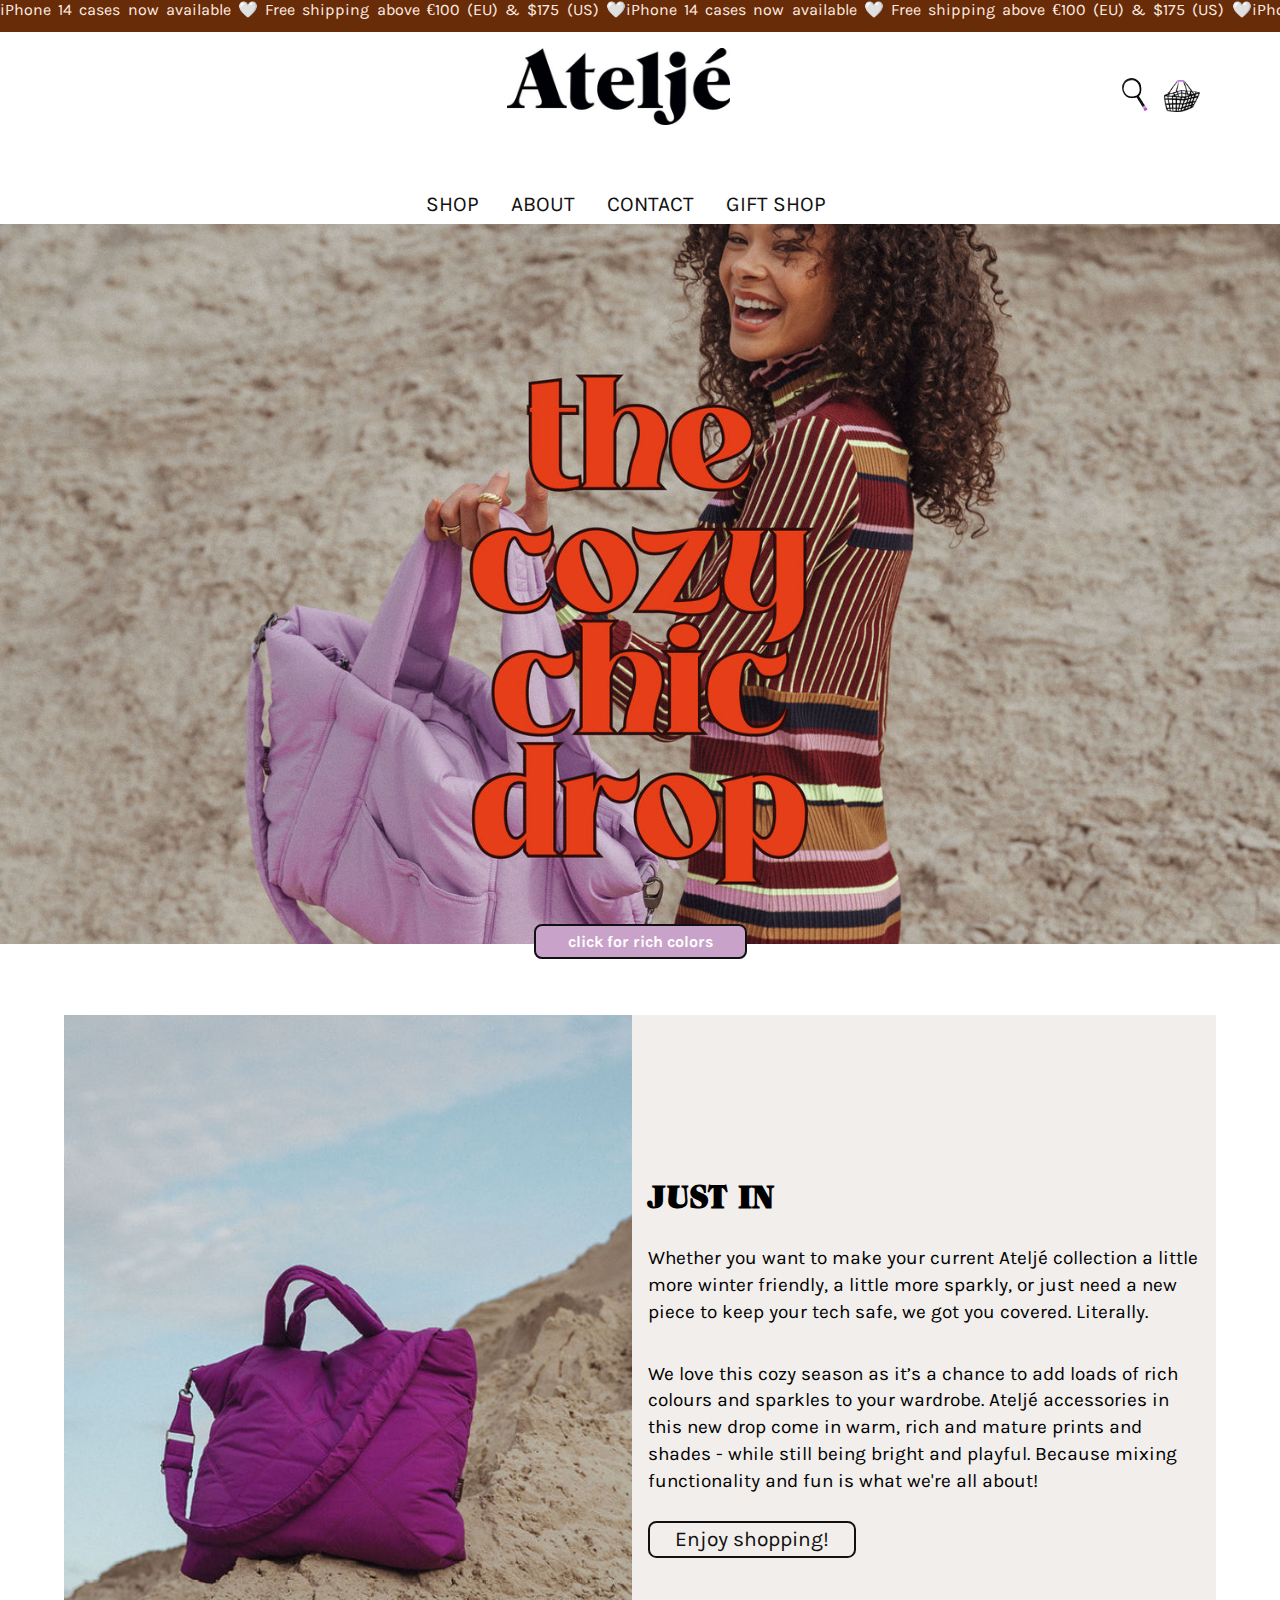
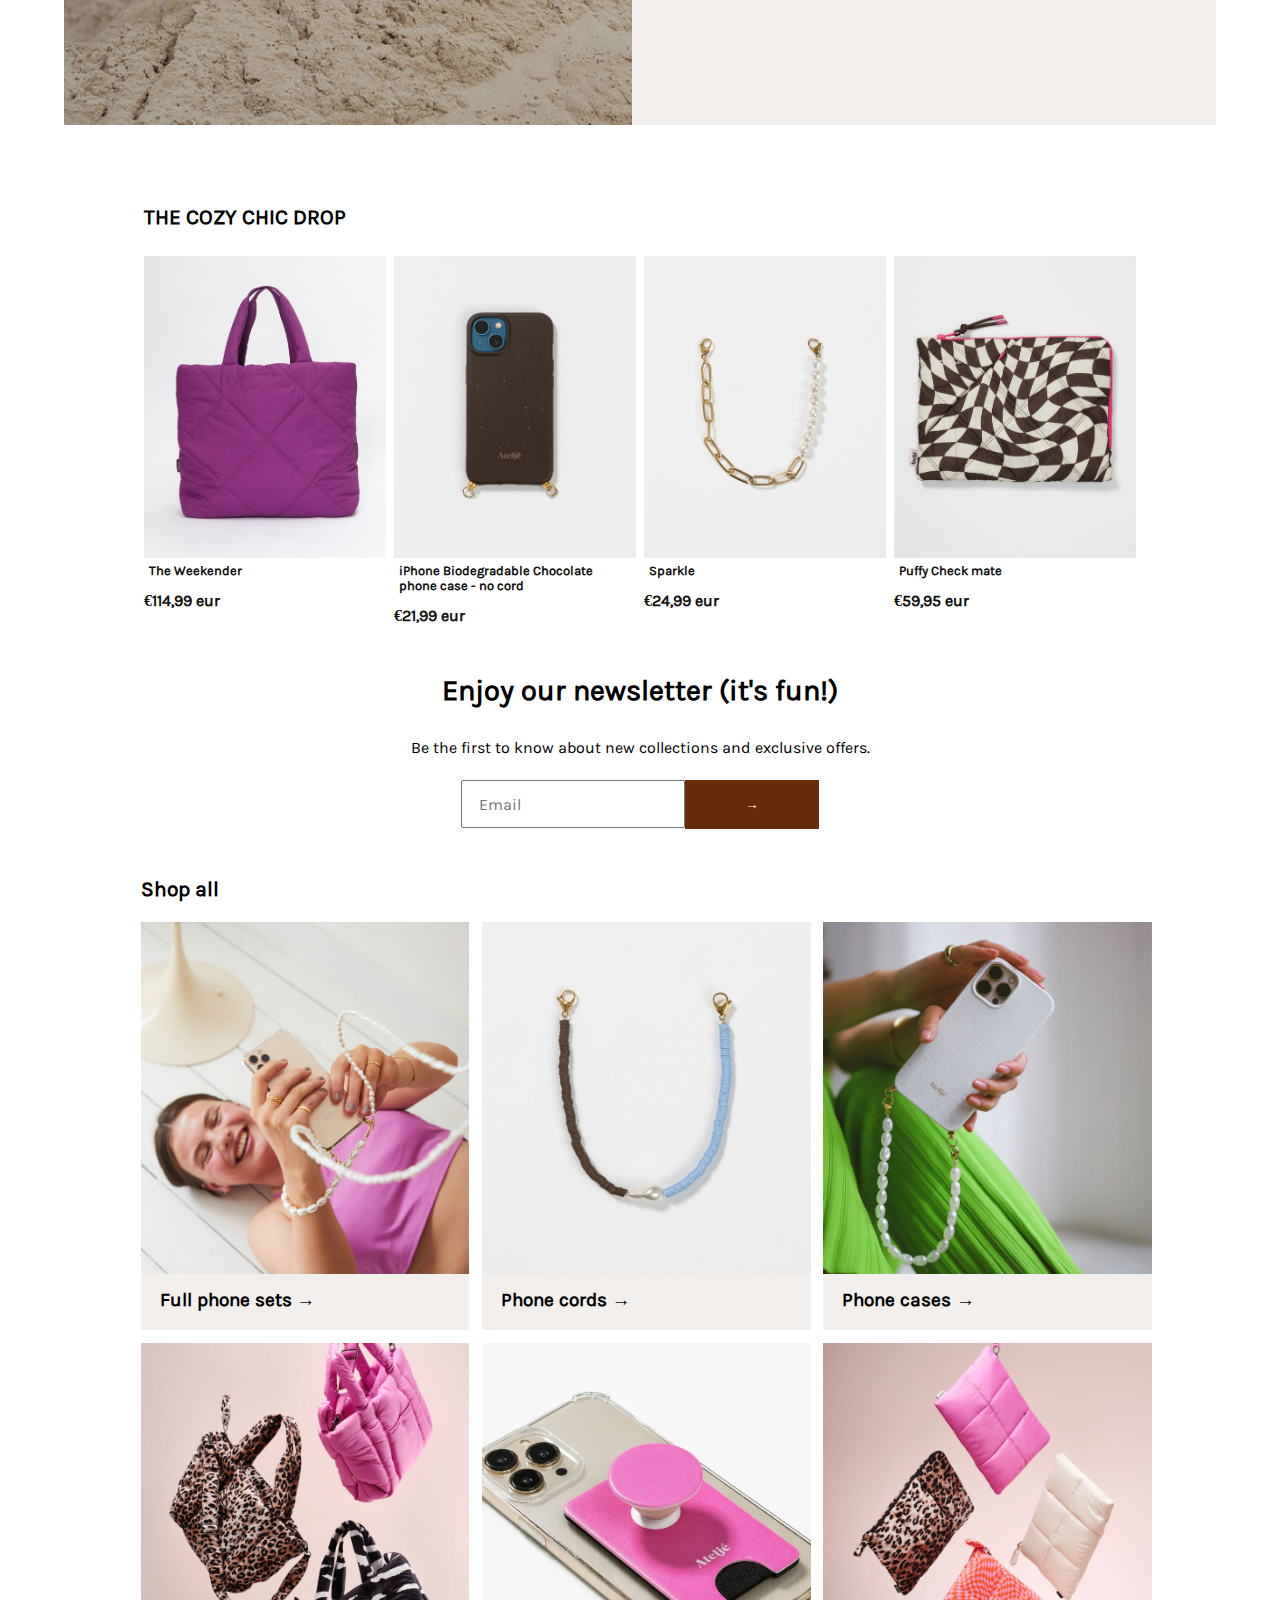
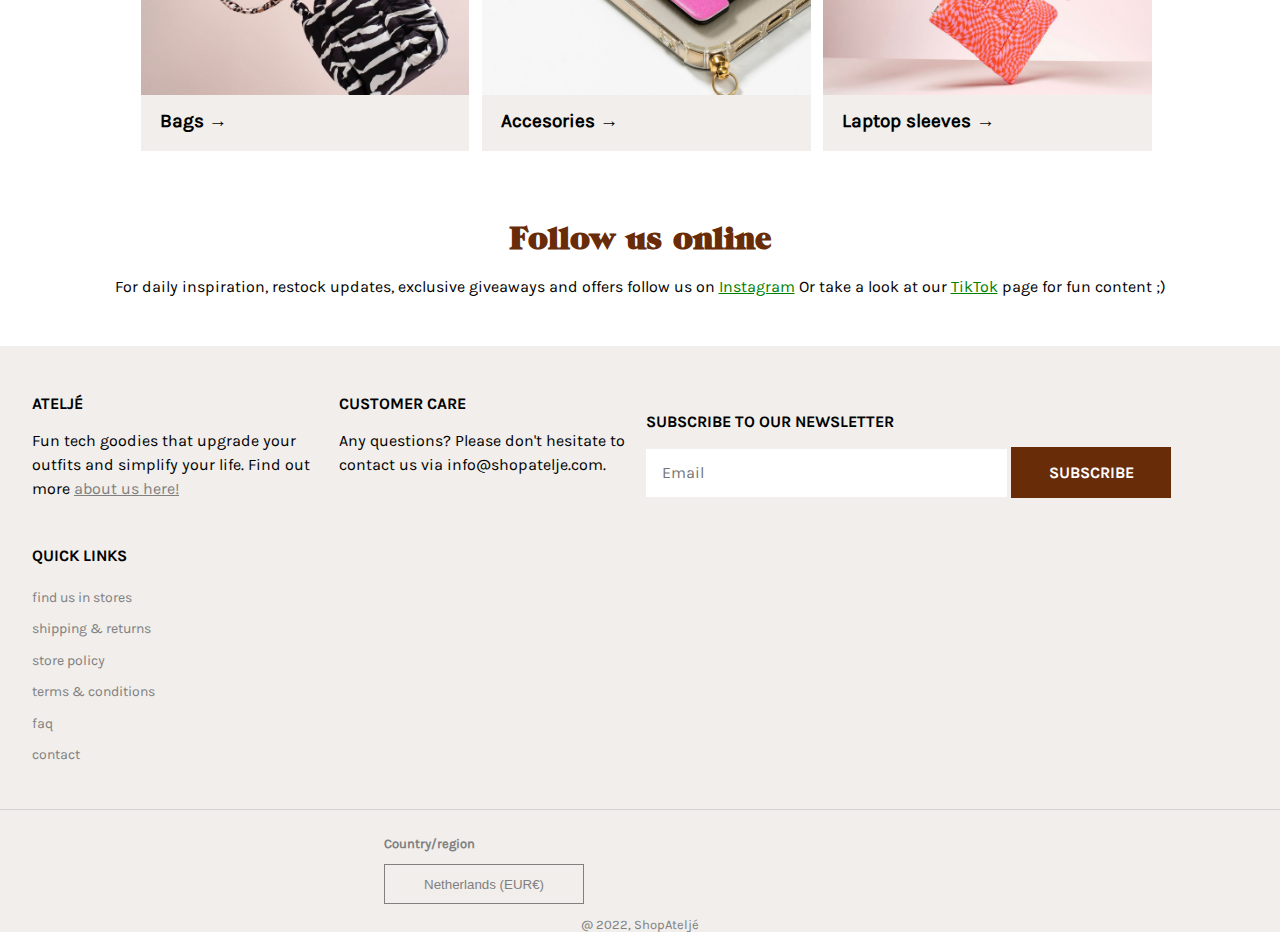
==== commit 2489ab8f: "responsiveness" ====
--- a/index.html
+++ b/index.html
@@ -90,7 +90,7 @@
 				</a>
 			</li>
 			<li>
-				<a href="#">
+				<a href="./index2.html">
 					<h3>€21,99 eur</h3>
 					<h4>iPhone Biodegradable Chocolate phone case - no cord</h4>
 					<img src="images/chocolate-phone-case.jpg" alt="Biodegradable chocolat iPhone case">
@@ -130,34 +130,46 @@
 		<h2>Shop all</h2>
 		<ul>
 			<li>
-				<h3>Full phone sets &#8594;</h3>
-				<img src="./images/carousel1.jpg" alt="Full phone sets">
-				<p>&#8826 1/6 &#x227B</p>
-			</li>
-			<li>
-				<h3>Phone cords &#8594;</h3>
-				<img src="./images/carousel2.jpg" alt="Phone cords">
-				<p>&#8826 2/6 &#x227B</p>
-			</li>
-			<li>
-				<h3>Phone cases &#8594;</h3>
-				<img src="./images/carousel3.jpg" alt="Phone cases">
-				<p>&#8826 3/6 &#x227B</p>
-			</li>
-			<li>
-				<h3>Bags &#8594;</h3>
-				<img src="./images/carousel4.jpg" alt="Bags">
-				<p>&#8826 4/6 &#x227B</p>
-			</li>
-			<li>
-				<h3>Accesories &#8594;</h3>
-				<img src="./images/carousel5.jpg" alt="Accesories">
-				<p>&#8826 5/6 &#x227B</p>
-			</li>
-			<li>
-				<h3>Laptop sleeves &#8594;</h3>
-				<img src="./images/carousel6.jpg" alt="Laptop sleeves">
-				<p>&#8826 6/6 &#x227B</p>
+				<a href="#">
+					<h3>Full phone sets &#8594;</h3>
+					<img src="./images/carousel1.jpg" alt="Full phone sets">
+					<p>&#8826 1/6 &#x227B</p>
+				</a>
+			</li>
+			<li>
+				<a href="#">
+					<h3>Phone cords &#8594;</h3>
+					<img src="./images/carousel2.jpg" alt="Phone cords">
+					<p>&#8826 2/6 &#x227B</p>
+				</a>
+			</li>
+			<li>
+				<a href="#">
+					<h3>Phone cases &#8594;</h3>
+					<img src="./images/carousel3.jpg" alt="Phone cases">
+					<p>&#8826 3/6 &#x227B</p>
+				</a>
+			</li>
+			<li>
+				<a href="#">
+					<h3>Bags &#8594;</h3>
+					<img src="./images/carousel4.jpg" alt="Bags">
+					<p>&#8826 4/6 &#x227B</p>
+				</a>
+			</li>
+			<li>
+				<a href="#">
+					<h3>Accesories &#8594;</h3>
+					<img src="./images/carousel5.jpg" alt="Accesories">
+					<p>&#8826 5/6 &#x227B</p>
+				</a>
+			</li>
+			<li>
+				<a href="#">
+					<h3>Laptop sleeves &#8594;</h3>
+					<img src="./images/carousel6.jpg" alt="Laptop sleeves">
+					<p>&#8826 6/6 &#x227B</p>
+				</a>
 			</li>
 		</ul>
 	</section>
@@ -172,7 +184,7 @@
 			 page for fun content ;)</p>
 	</section>
 
-	<script defer src="scripts/script.js"></script>
+	
 </main>
 
 <!-- footer -->
@@ -217,6 +229,7 @@
 	</section>
 </footer>
 
+<script defer src="scripts/script.js"></script>
 </body>
 	
 </html>
--- a/styles/style.css
+++ b/styles/style.css
@@ -36,17 +36,17 @@
 
 @font-face {
 	font-family: "Karla-Regular";
-	src: url(/fonts/Karla-Regular.ttf);
+	src: url('../fonts/Karla-Regular.ttf');
 }
 
 @font-face {
 	font-family: "Karla-Bold";
-	src: url(/fonts/Karla-Bold.ttf);
+	src: url('../fonts/Karla-Bold.ttf');
 }
 
 @font-face {
 	font-family: "GrouchBT";
-	src: url(/fonts/GrouchBT.ttf);
+	src: url('../fonts/GrouchBT.ttf');
 }
 
 /* Keyframes */
@@ -62,7 +62,6 @@
 		transform: translateX(-100%);
 	}
 }
-
 
 /****************/
 /* JOUW STYLING */
@@ -79,7 +78,7 @@
 	overflow:hidden;
 }
 
-header > ul {
+header > ul:nth-of-type(1) {
 	display: flex;
 	grid-column-start: 1;
 	grid-column-end: -1;
@@ -87,14 +86,14 @@
 
 header ul li {
 	background-color: var(--header-color);
-	height:1.7em;
+	height:2em;
 }
 
 header ul li p {
 	width: 100%;
 	margin: 0;
 	color: var(--header-text);
-	font-size: .8em;
+	font-size: 1em;
 	animation: movingText 8s;
 	animation-iteration-count: infinite;
 	word-spacing: .2em;
@@ -147,13 +146,11 @@
 }
 
 header nav {
-	/* height: 100%; */
 	width: 88%;
 	position: absolute; 
 	top: 9em;
 	left: 0;
 	bottom: 0;
-	/* right: 2em; */
 	background-color: var(--color-background);
 	z-index: 1000;
 	transform: translateX(-100%);
@@ -174,24 +171,16 @@
 
 header nav ul:nth-of-type(1) li {
 	background-color: var(--color-background);
-	margin-bottom: 1em;
-
-	
-}
-
-header nav ul:nth-of-type(1) {
-	/* margin-top: 4em; */
+	margin-top: 2em;	
 }
 
 header nav li a {
 	color:var(--color-text);
-	font-size: 1em;
+	font-size: 1.5em;
 	text-decoration: none;
 	text-transform: uppercase;
-	font-family: Karla-Bold;
-
-}
-
+	font-family: Karla-Regular;
+}
 
 @media (min-width:60em) {
 	header > button {
@@ -216,13 +205,14 @@
 
 	header nav {
 		position:static;
-		transform: translateX(0%);
+		transform: translateX(-3%);
 		grid-row-start: 3;
 		grid-column-start: 1;
 		grid-column-end: -1;
 		width: 100%;
 		text-align: center;
 		border: none;
+		padding-bottom: 1em;
 	}
 
 	header nav ul {
@@ -238,8 +228,7 @@
 	}
 
 	header nav ul li a {
-		font-size: .9em;
-
+		font-size: 1.3em;
 	}
 }
 
@@ -278,9 +267,7 @@
 	color: var(--color-background);
 	border: 0.15em solid var(--color-text);
 	border-radius: .5em;
-	padding: 0.4em;
-	padding-left: 2em;
-	padding-right: 2em;
+	padding: 0.4em 2em 0.4em 2em;
 	text-decoration: none;
 	font-family: Karla-Bold;
 }
@@ -288,9 +275,7 @@
 /* section 2 */
 main section:nth-of-type(2){
 	background-color:var(--footer-color);
-	margin-left:1em;
-	margin-right:1em;
-	margin-top: 1em;
+	margin: 1em 1em 0 1em;
 	display: grid;
 	/* Reminder: niet meer zoveel rows aanmaken hilal */
 	/* grid-template-rows: 37em 3em 7em 14em 4em; */
@@ -367,7 +352,6 @@
 
 	main section:nth-of-type(2) a {
 		grid-column-start: 2;
-		grid-row-start: 4;
 		margin:0;
 		padding-bottom: 2em;
 	}
@@ -393,18 +377,14 @@
  section:nth-of-type(3) h2 {
 	grid-row-start: 1;
 	grid-column-start: 1;
-	margin-bottom: 1.3em;
-	margin-top: 1.5em;
+	margin: 1.5em 0 1.3em 0;
 	font-size: 1.3em;
 	font-family: Karla-Regular;
 	text-transform: uppercase;
-
  }
  
  section:nth-of-type(3) ul {
 	 display: grid;
-	 /* grid-auto-rows: 45vw; */
-	 /* dit zorgt voor problemen, omdat het groeit overlapt het elkaar*/
 	 grid-template-columns: 1fr 1fr;
 	 gap: 1vw;
  }
@@ -443,44 +423,17 @@
 	margin: 2em 1em 1em 1em;
 }
 
-
-@media (min-width: 64em) {
-	main section:nth-of-type(1) img {
-		height: 45em;
-	}
-
-	main section:nth-of-type(3) {
-		padding-left: 10%;
-		padding-right: 10%;
-		/* die img moeten groeien en die whitespace ernaast hetzelfde blijven */
-
-	}
-	main section:nth-of-type(3) ul {
-		grid-auto-rows: 20vw;
-		grid-template-columns: 1fr 1fr 1fr 1fr;
-		column-gap: .5em;
-		/* row-gap: none; */
-	}
-		section:nth-of-type(4){
-			margin-top: 10em;
-		}
-  }
-
 section:nth-of-type(4) h2 {
 	font-size: 1.8em;
 	font-family: Karla-Regular;
-	padding-left: 1.5em;
-	padding-right: 1.5em;
+	padding: 0 1.5em 0 1.5em;
 	text-align: center;
 	line-height: 1.3em;
 	margin-bottom: 1em;
-
-
 }
 
 section:nth-of-type(4) p {
-	padding-left: 1.5em;
-	padding-right: 1.5em;
+	padding: 0 1.5em 0 1.5em;
 	margin-bottom: 1.3em;
 	text-align: center;
 	font-size: 1em;
@@ -497,7 +450,6 @@
 section:nth-of-type(4) input {
 	width: 14em;
     height: 3em;
-	/* margin-left: 30%; */
 	padding-left: 1em;
 	font-family: Karla-Regular;
 	font-size: 1em;  
@@ -516,6 +468,26 @@
 	opacity: 0.7;
 }
 
+@media (min-width: 64em) {
+	main section:nth-of-type(1) img {
+		height: 45em;
+	}
+
+	main section:nth-of-type(3) {
+		padding-left: 10%;
+		padding-right: 10%;
+	}
+
+	main section:nth-of-type(3) ul {
+		grid-auto-rows: 20vw;
+		grid-template-columns: 1fr 1fr 1fr 1fr;
+		column-gap: .5em;
+	}
+		section:nth-of-type(4){
+			margin-top: 10em;
+		}
+  }
+
 /* Carousel */
 section:nth-of-type(5) {
 	margin-left: .8em;
@@ -534,6 +506,7 @@
 	overflow-x: scroll;
 	scroll-snap-type: inline mandatory;
 	scroll-behavior: smooth;
+	gap: .5em;
 }
 
 section:nth-of-type(5) > ul::-webkit-scrollbar {
@@ -548,7 +521,9 @@
 
 section:nth-of-type(5) li {
 	scroll-snap-align:center;
-	margin-right: .5em;
+}
+
+section:nth-of-type(5) li a{
 	display: flex;
     flex-direction: column;
 }
@@ -563,15 +538,51 @@
 	padding-top: .8em;
 }
 
+@media (min-width: 43em) {
+	section:nth-of-type(5) img {
+		width: 20em;
+		height: auto;
+		order:-100;
+	}
+}
+
+@media (min-width: 60em) {
+	section:nth-of-type(5) {
+		padding: 0 10% 0 10%;
+	}
+	section:nth-of-type(5) ul {
+		display: grid;
+	 	grid-template-columns: 1fr 1fr 1fr;
+		grid-auto-rows: max-content;
+	 	gap: 1vw;
+	}
+
+	section:nth-of-type(5) img {
+		width: 100%;
+		height: auto;
+		order:-100;
+	}
+
+	section:nth-of-type(5) ul li p {
+		display: none;
+	}
+}
+
+section:nth-of-type(5) li a {
+	text-decoration: none;
+	color: black;
+}
+
 section:nth-of-type(5) li p {
 	margin-top: 2em;
 	text-align: center;
 	font-family: Karla-Regular;
 	font-size: .8em;
 	letter-spacing: 1em;
-}
-
-
+	text-decoration: none;
+}
+
+/* section 6 */
 section:nth-of-type(6) {
 	margin: 4em 1em 1em 1em;
 }
@@ -595,6 +606,7 @@
 }
 
 
+/* Footer */
 footer{
 	background-color:var(--footer-color);
 }
@@ -646,12 +658,23 @@
 	font-size: .9em;
 }
 
+footer section:nth-of-type(1) ul li:nth-of-type(3) a:hover {
+	text-decoration: underline var(--color-text);
+}
+
+footer section:nth-of-type(1) li:nth-of-type(4) {
+	justify-content: center;
+	align-items: center;
+	margin-bottom: 1em;
+}
+
 footer section:nth-of-type(1) input {
-	width: 14em;
+	width: 60%;
     height: 3em;
 	padding-left: 1em;
 	font-family: Karla-Regular;
 	font-size: 1em;
+	border: none;
 }
 
 footer section:nth-of-type(1) button {
@@ -667,6 +690,37 @@
 
 footer section:nth-of-type(1) button:hover {
 	opacity: 0.7;
+}
+
+@media (min-width: 55em) {
+	footer section:nth-of-type(1) ul {
+		display: grid;
+	 	grid-template-columns: 1fr 1fr 1fr 1fr;
+	 	gap: 1vw;
+	}
+
+	footer section:nth-of-type(1) li:nth-of-type(1) {
+		grid-column-start: 1;
+	}
+
+	footer section:nth-of-type(1) li:nth-of-type(2) {
+		grid-column-start: 2;
+
+	}
+
+	footer section:nth-of-type(1) li:nth-of-type(3) {
+		grid-column-start: 1;
+		/* margin: 0; */
+	}
+
+	footer section:nth-of-type(1) li:nth-of-type(4) {
+		grid-column-start: 3;
+		grid-column-end: -1;
+		grid-row-start: 1;
+		margin: 0;
+	}
+
+	
 }
 
 
@@ -706,6 +760,7 @@
 
 
 
+
  
 
  
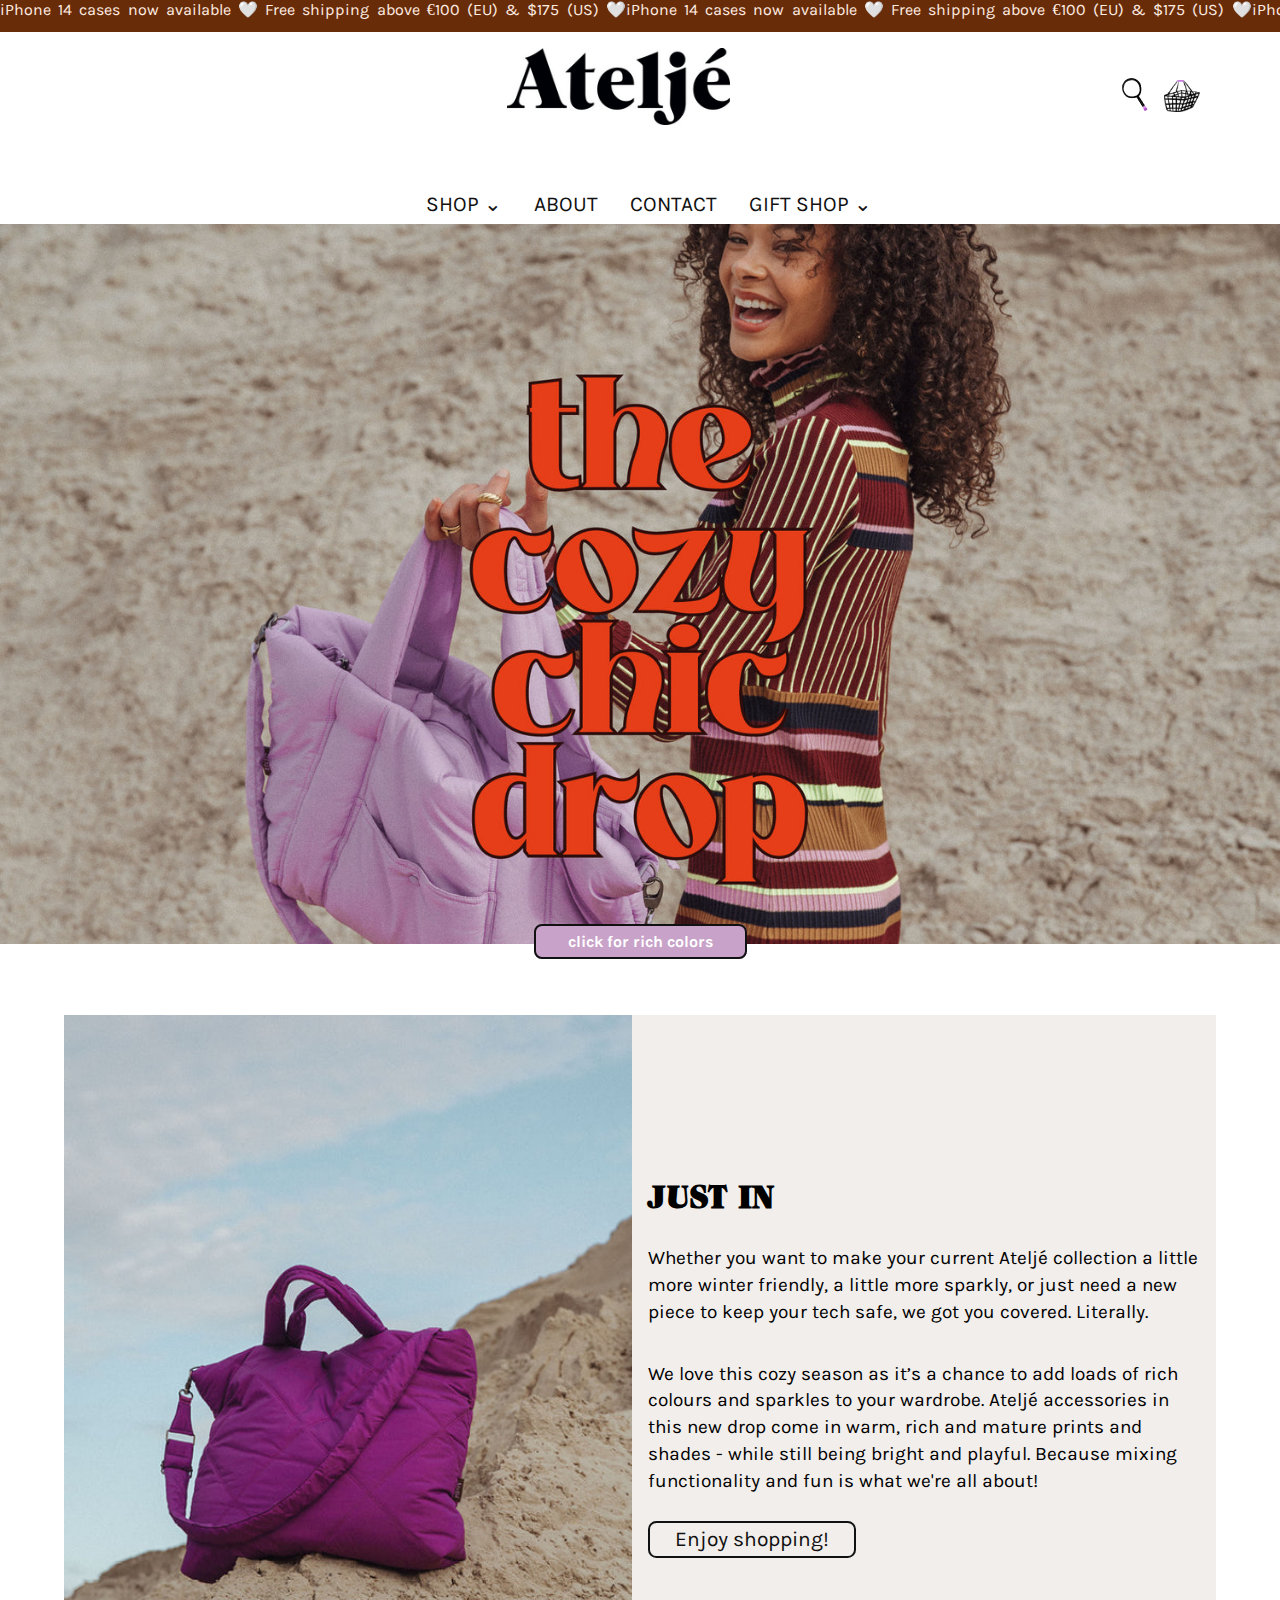
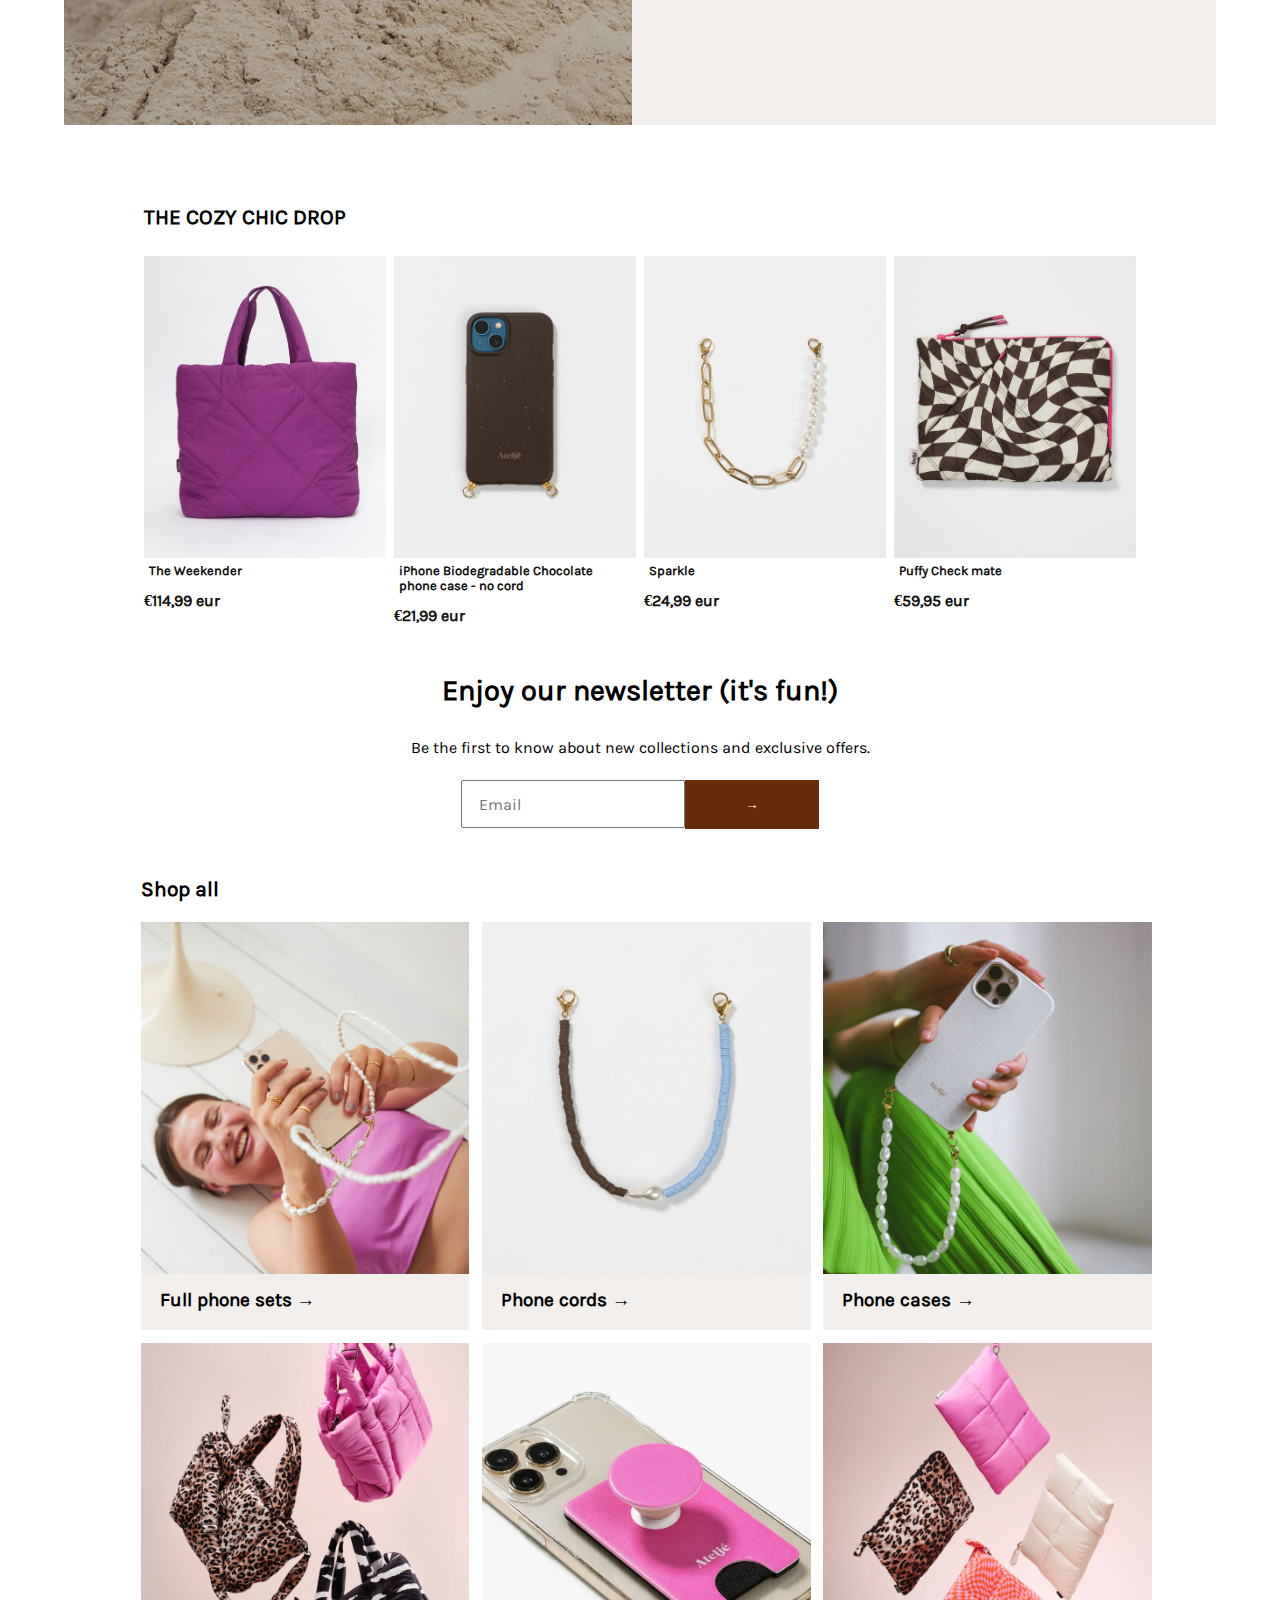
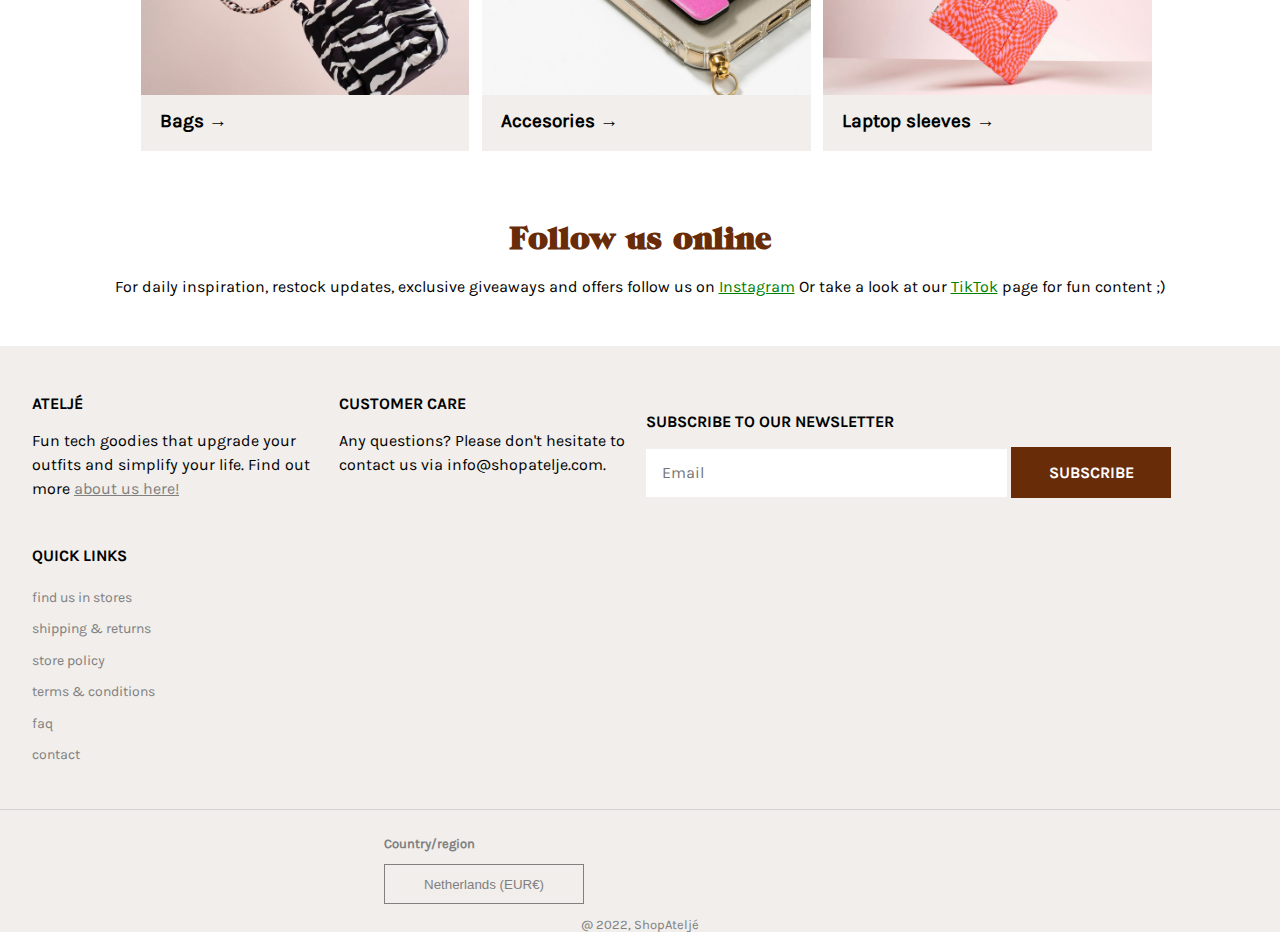
==== commit 884641fd: "cursors en focus states" ====
--- a/index.html
+++ b/index.html
@@ -37,10 +37,10 @@
 
 	<nav>
 		<ul>
-			<li><a href="">shop</a></li>
+			<li><a href="">shop &#8964;</a></li>
 			<li><a href="">about</a></li>
 			<li><a href="">contact</a></li>
-			<li><a href="">gift shop</a></li>
+			<li><a href="">gift shop &#8964;</a></li>
 		</ul>
 	</nav>
 
@@ -118,7 +118,8 @@
 		<h2>Enjoy our newsletter (it's fun!)</h2>
 		<p>Be the first to know about new collections and exclusive offers.</p>
 
-		<!-- ik vond het divje hier noodzakelijk sorryy :p -->
+		<!-- Kon dit even niet anders oplossen omdat er op elke andere 
+			manier een spacing tussen de input en button kwam-->
 		<div>
 			<input type="text" placeholder="Email">
 			<button>&#8594;</button>
--- a/styles/style.css
+++ b/styles/style.css
@@ -69,6 +69,16 @@
 body {
 	overflow-x: hidden;
 	margin: 0;
+	cursor:url("../images/cursor-dolfijn.png") 2 2, auto;
+}
+
+
+a, button{
+	cursor:url("../images/cursor-normaal.png") 2 2, auto;
+}
+
+:focus{
+	outline:solid .2em var(	--color-lilac);
 }
 
 header {
@@ -230,6 +240,10 @@
 	header nav ul li a {
 		font-size: 1.3em;
 	}
+
+	header nav ul li a:hover {
+		text-decoration: underline var(--color-text);
+	}
 }
 
 /* main */
@@ -718,11 +732,8 @@
 		grid-column-end: -1;
 		grid-row-start: 1;
 		margin: 0;
-	}
-
-	
-}
-
+	}	
+}
 
 footer section:nth-of-type(2) h2{
 	margin-top: 2em;
